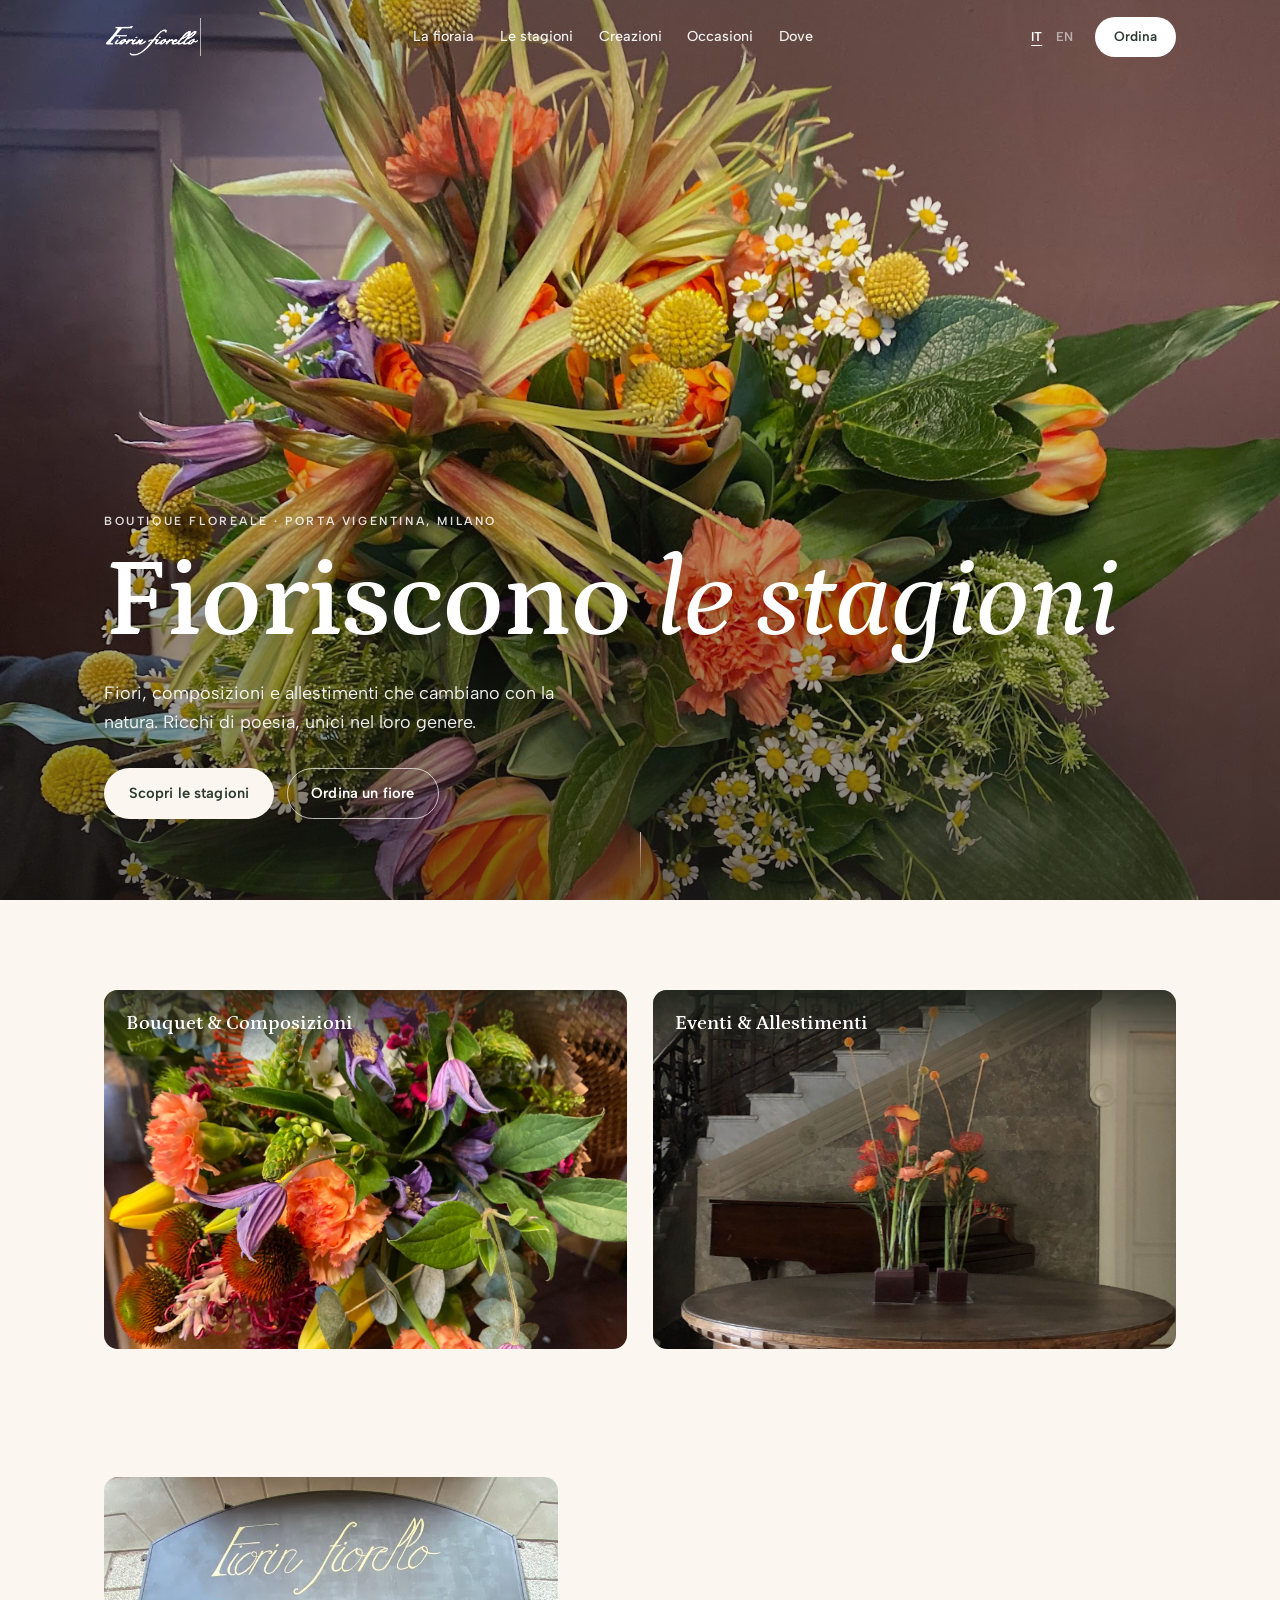
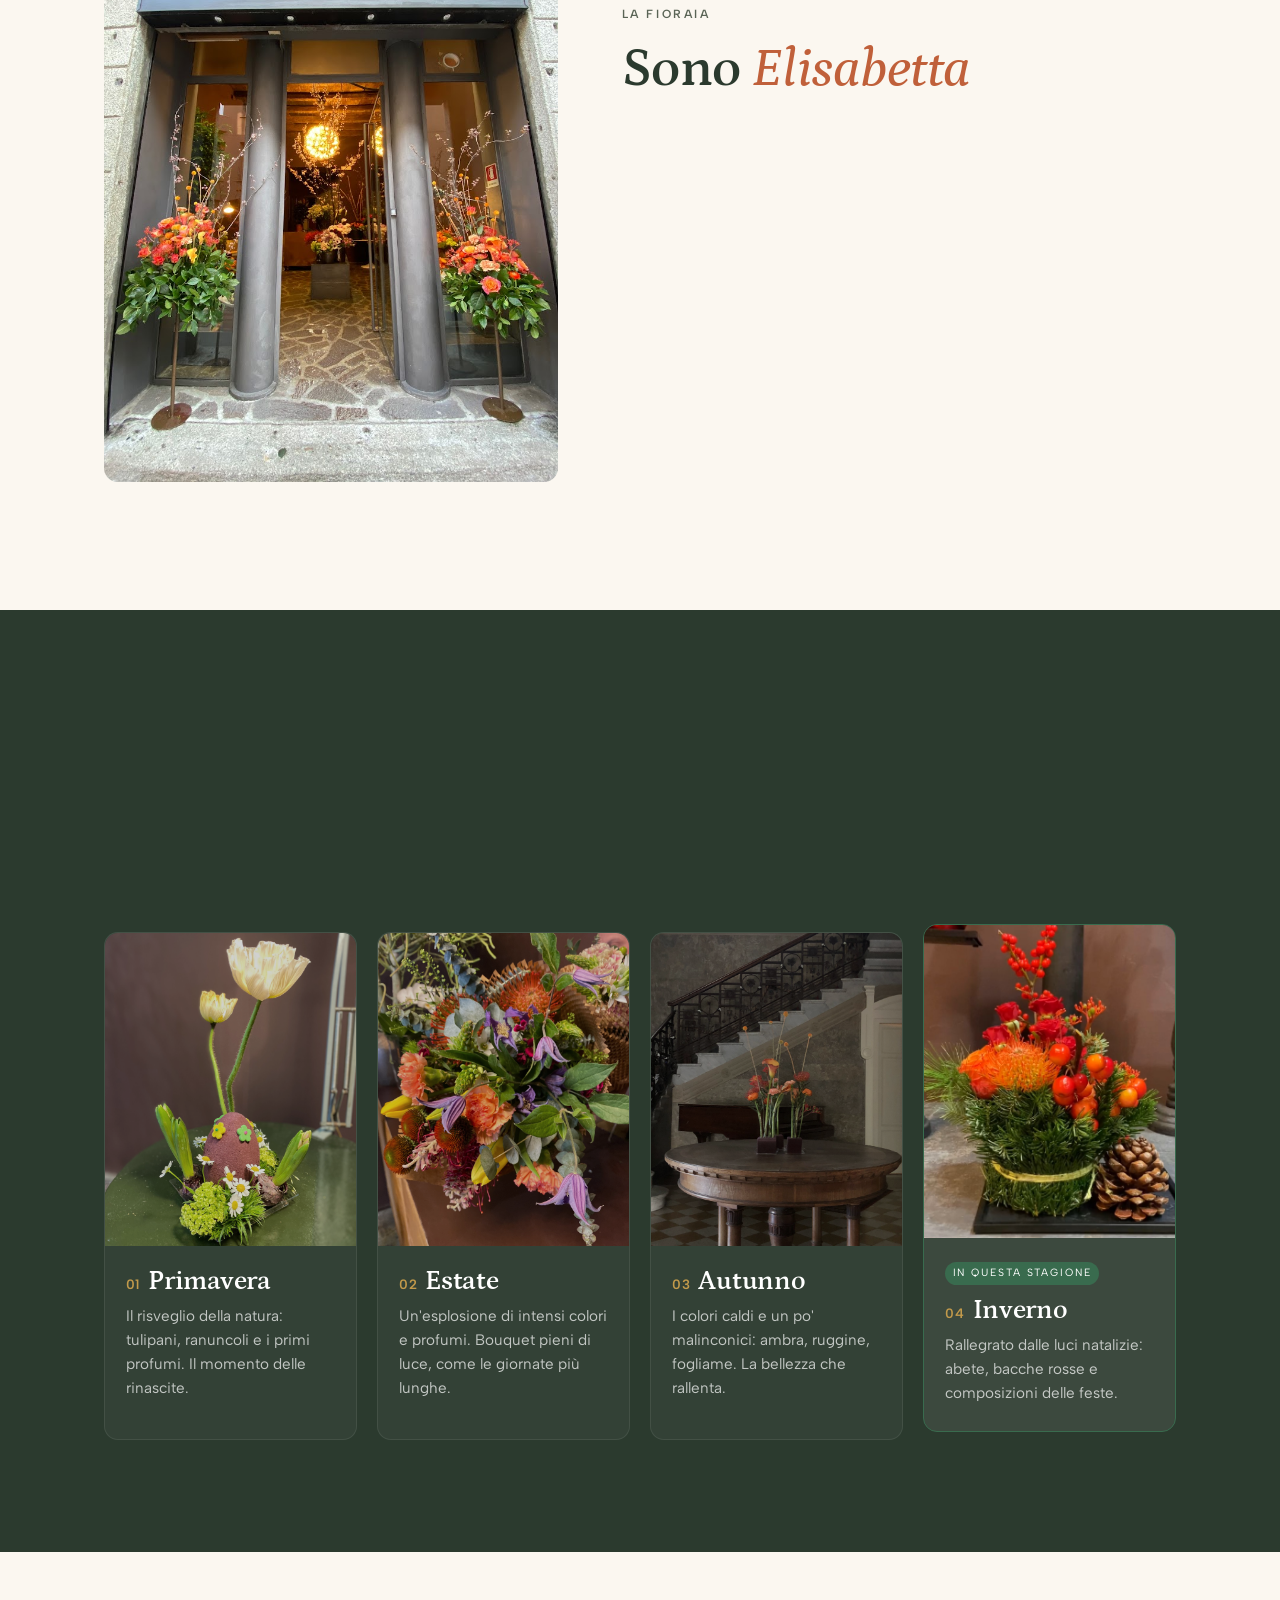
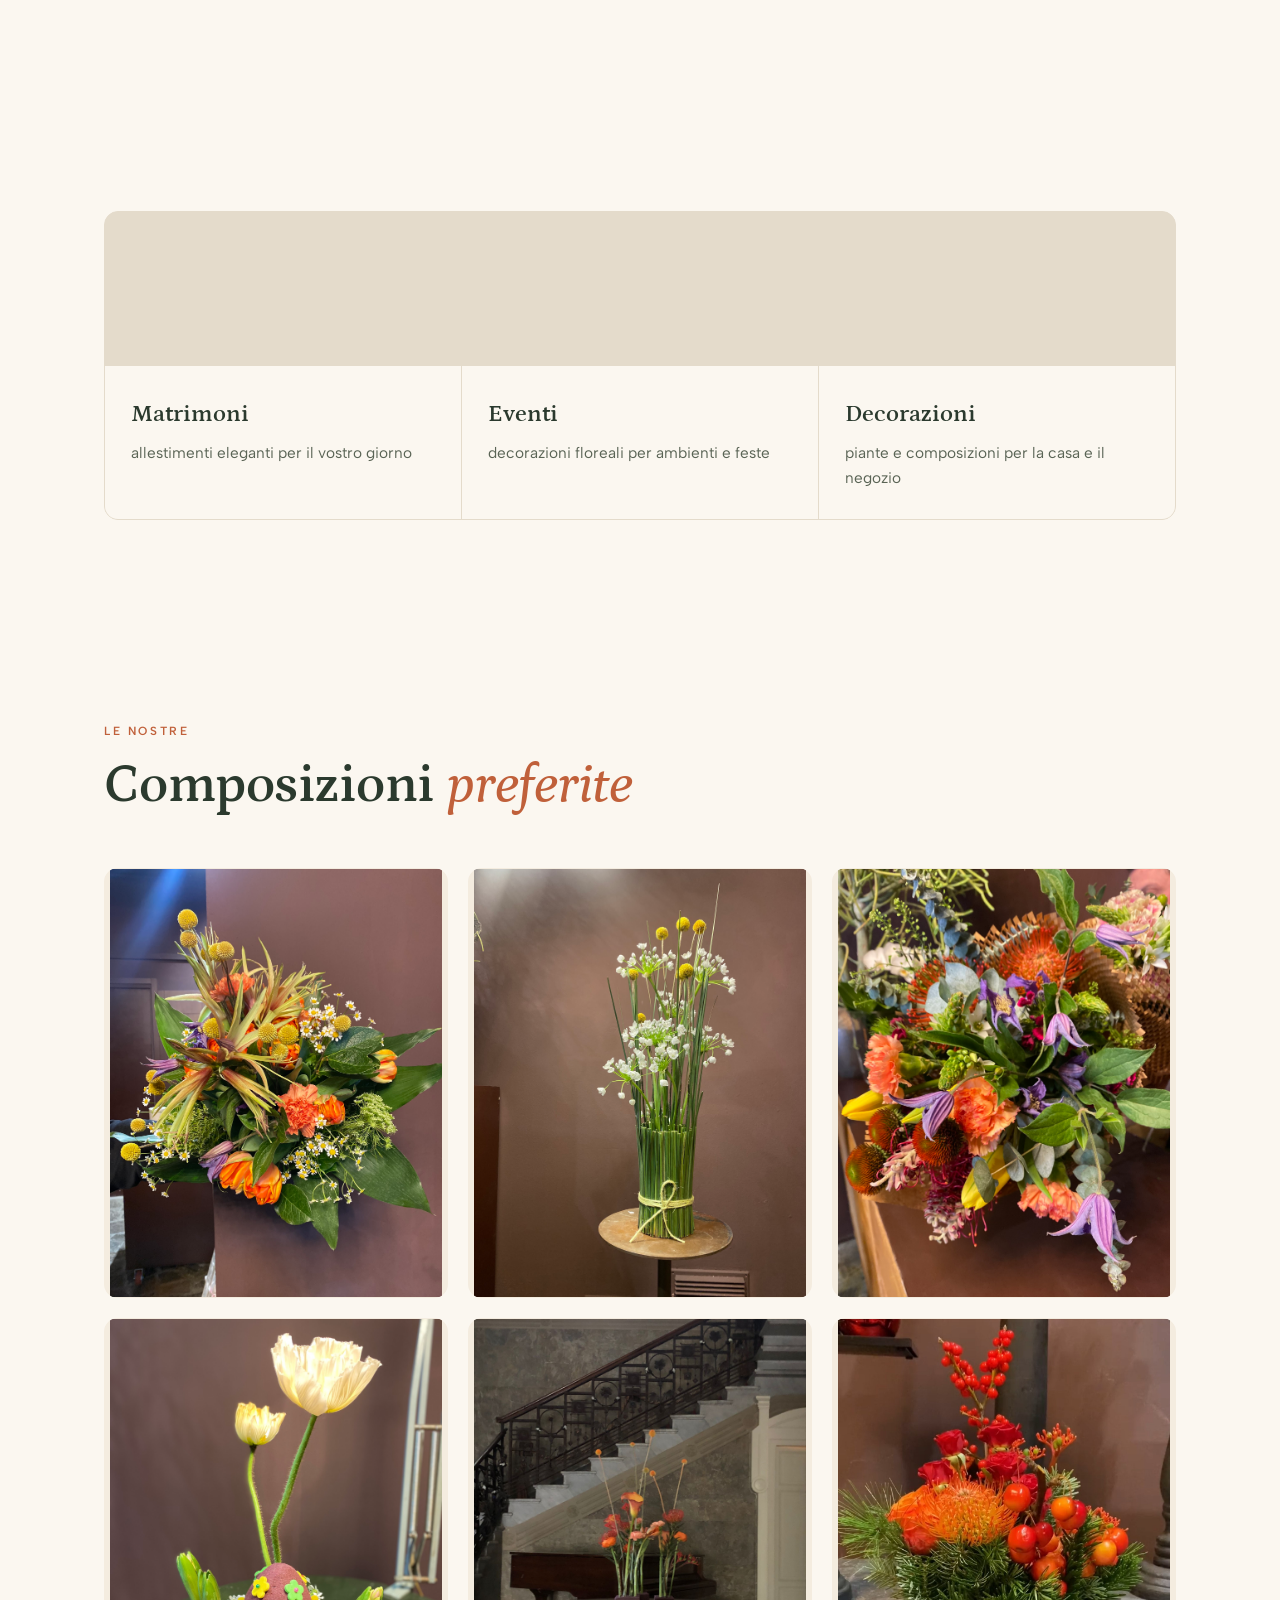
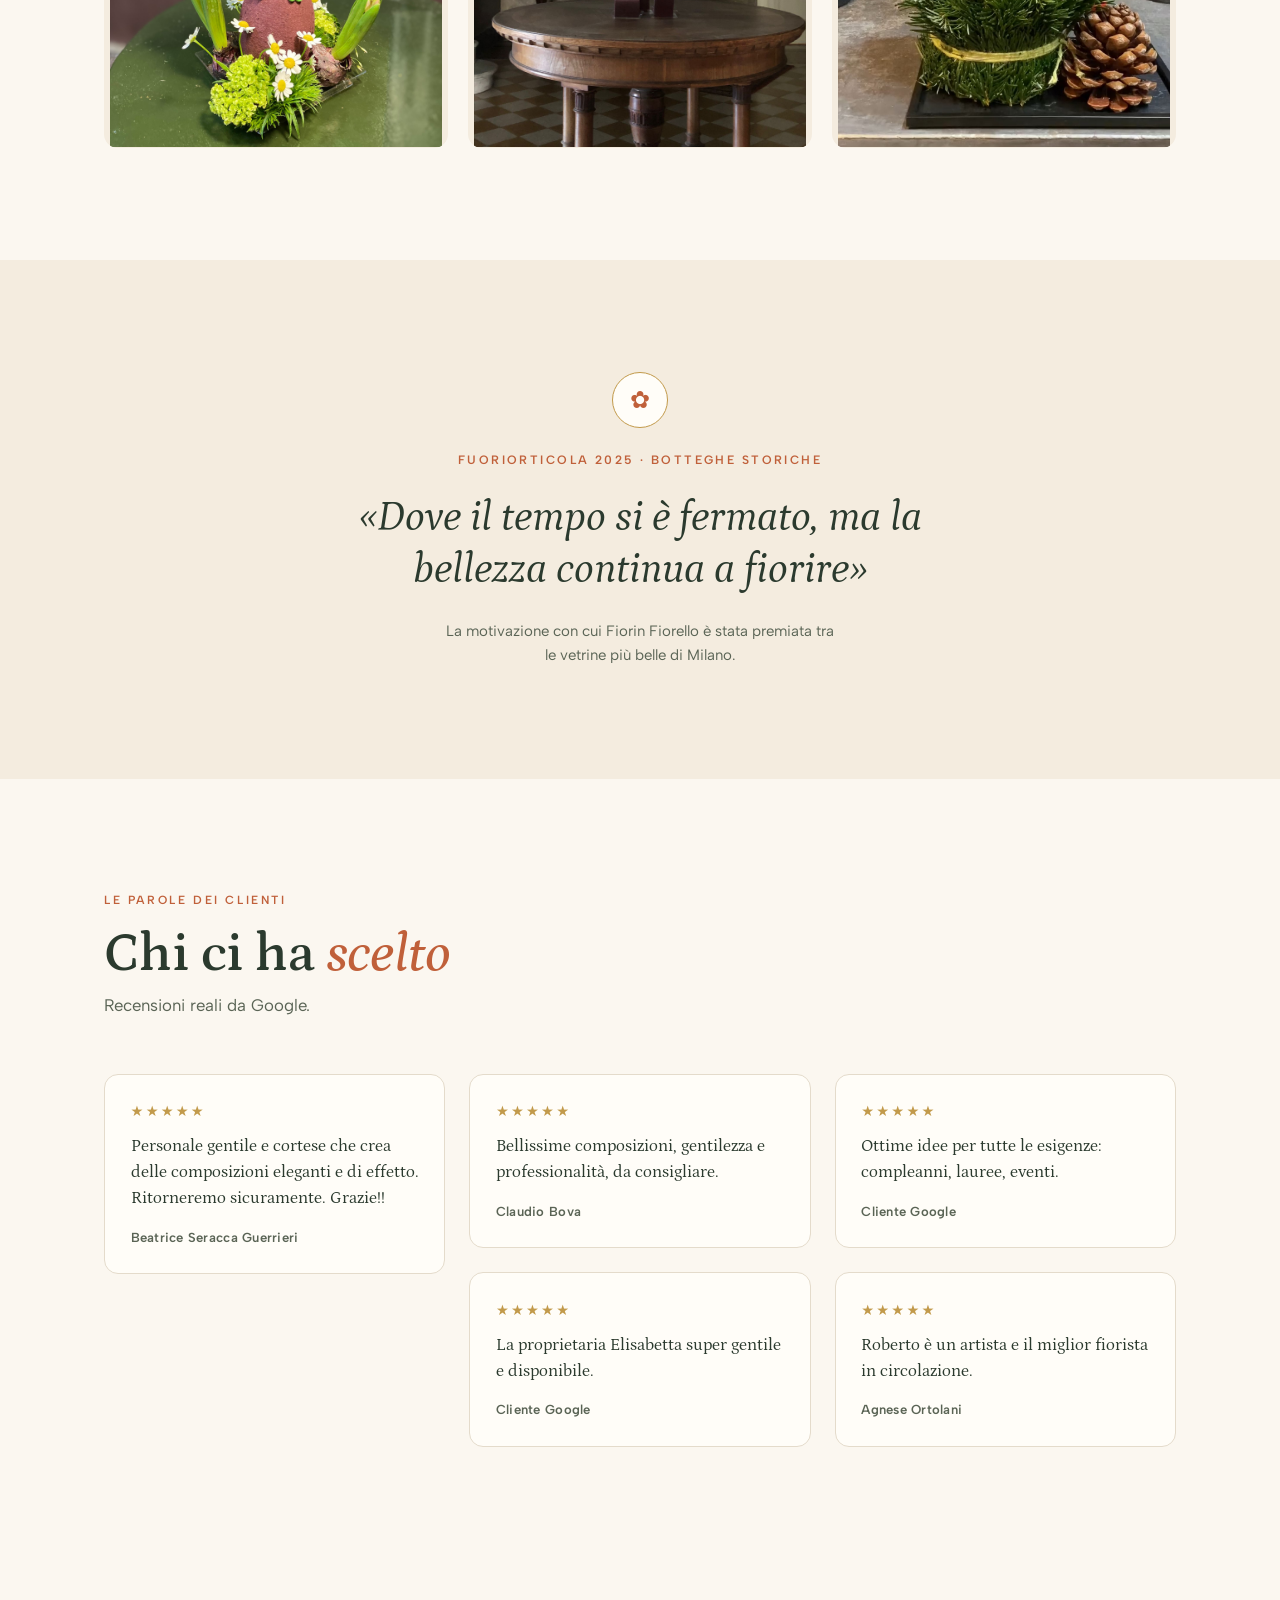
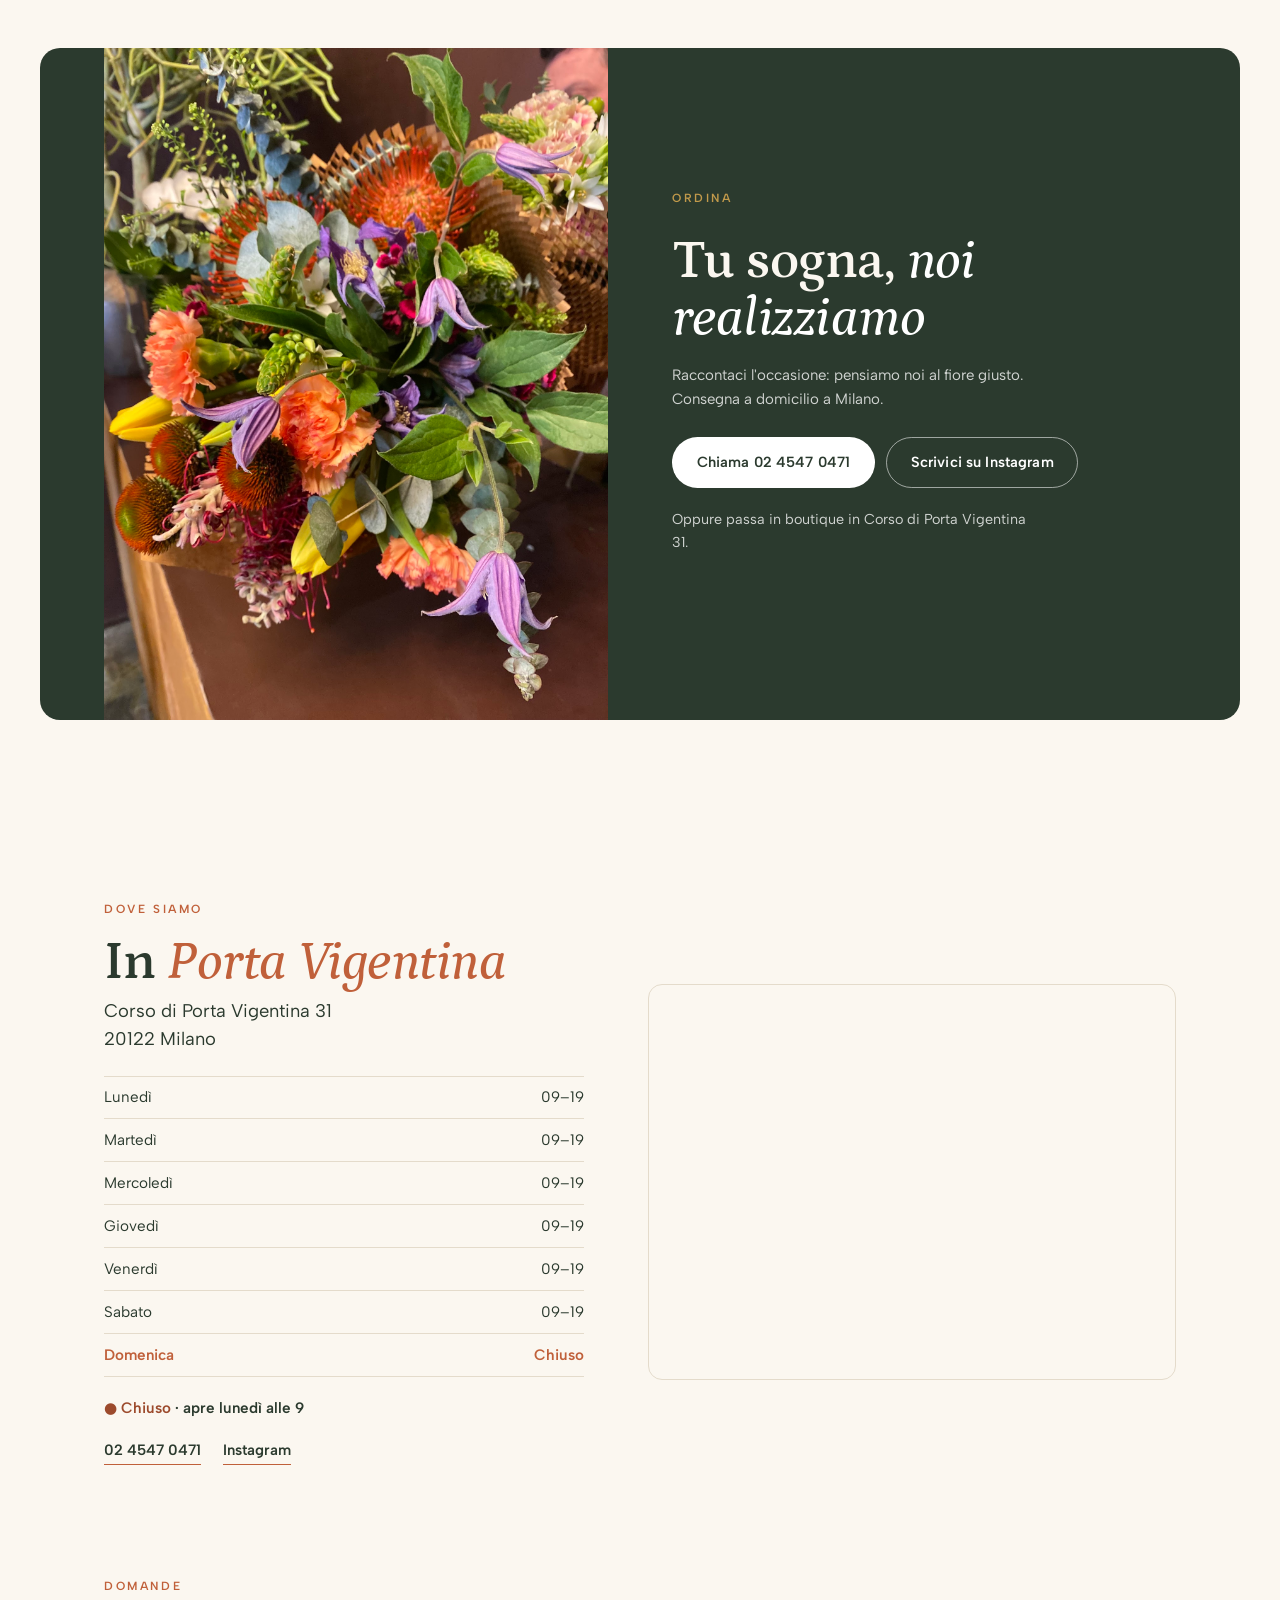
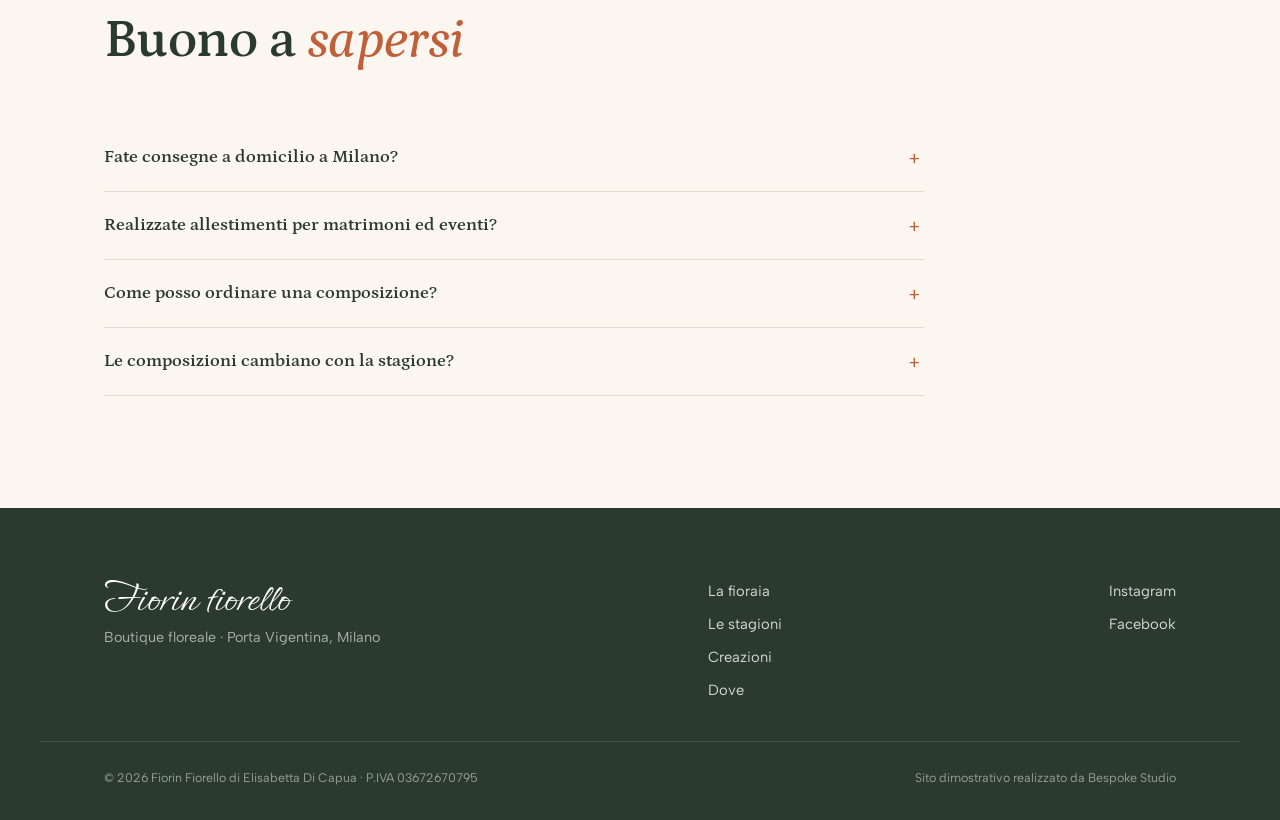
==== index.html @ 9a8bfe71 "Fiorin Fiorello — boutique floreale a Porta Vigentina, Milano Sito vetrina one-page (vanilla HTML/CS" ====
<!DOCTYPE html>
<html lang="it" class="no-js">
<head>
<meta charset="utf-8">
<meta name="viewport" content="width=device-width, initial-scale=1">
<title>Fiorin Fiorello — Boutique floreale a Porta Vigentina, Milano</title>
<meta name="description" content="Fiorin Fiorello di Elisabetta Di Capua: boutique di fiori a Porta Vigentina, Milano. Bouquet, composizioni, allestimenti ed eventi ispirati alle quattro stagioni. Premiata «Botteghe Storiche» a FuoriOrticola 2025.">
<link rel="canonical" href="https://rotenzark.github.io/fiorinfiorello/">
<meta property="og:type" content="website">
<meta property="og:title" content="Fiorin Fiorello — Boutique floreale a Porta Vigentina, Milano">
<meta property="og:description" content="Bouquet, composizioni e allestimenti ispirati alle quattro stagioni. La boutique di fiori di Elisabetta Di Capua, in Corso di Porta Vigentina 31.">
<meta property="og:image" content="https://rotenzark.github.io/fiorinfiorello/img/og-image.jpg">
<meta property="og:url" content="https://rotenzark.github.io/fiorinfiorello/">
<meta name="twitter:card" content="summary_large_image">
<meta name="theme-color" content="#2B3A2E">
<link rel="icon" href="img/favicon.svg" type="image/svg+xml">
<link rel="icon" href="img/favicon-32.png" sizes="32x32" type="image/png">
<link rel="apple-touch-icon" href="img/apple-touch-icon.png">
<link rel="preconnect" href="https://fonts.googleapis.com">
<link rel="preconnect" href="https://fonts.gstatic.com" crossorigin>
<link href="https://fonts.googleapis.com/css2?family=Petrona:ital,wght@0,400;0,500;0,600;0,700;1,400;1,500;1,600&family=Albert+Sans:wght@400;500;600&family=Ephesis&display=swap" rel="stylesheet">
<link rel="stylesheet" href="css/style.css?v=2">
<script>document.documentElement.className = document.documentElement.className.replace('no-js','js');</script>
<script type="application/ld+json">
{
  "@context": "https://schema.org",
  "@type": "Florist",
  "name": "Fiorin Fiorello",
  "description": "Boutique floreale a Porta Vigentina, Milano. Bouquet, composizioni, allestimenti ed eventi ispirati alle quattro stagioni.",
  "image": "https://rotenzark.github.io/fiorinfiorello/img/og-image.jpg",
  "url": "https://rotenzark.github.io/fiorinfiorello/",
  "telephone": "+390245470471",
  "founder": "Elisabetta Di Capua",
  "address": {
    "@type": "PostalAddress",
    "streetAddress": "Corso di Porta Vigentina 31",
    "postalCode": "20122",
    "addressLocality": "Milano",
    "addressCountry": "IT"
  },
  "geo": { "@type": "GeoCoordinates", "latitude": 45.4529589, "longitude": 9.196458 },
  "openingHoursSpecification": [{
    "@type": "OpeningHoursSpecification",
    "dayOfWeek": ["Monday","Tuesday","Wednesday","Thursday","Friday","Saturday"],
    "opens": "09:00", "closes": "19:00"
  }],
  "sameAs": [
    "https://www.instagram.com/fiorinfiorello_milano/",
    "https://www.facebook.com/people/Fiorin-Fiorello/",
    "https://fiorinfiorellomilano.wordpress.com/"
  ],
  "award": "FuoriOrticola 2025 — Botteghe Storiche"
}
</script>
<script type="application/ld+json">
{
  "@context": "https://schema.org",
  "@type": "FAQPage",
  "mainEntity": [
    { "@type": "Question", "name": "Fate consegne a domicilio a Milano?", "acceptedAnswer": { "@type": "Answer", "text": "Sì. Consegniamo bouquet e composizioni a domicilio a Milano. Contattaci per concordare zona e orario." } },
    { "@type": "Question", "name": "Realizzate allestimenti per matrimoni ed eventi?", "acceptedAnswer": { "@type": "Answer", "text": "Sì. Creiamo allestimenti floreali su misura per matrimoni, eventi e occasioni speciali, curati nei minimi dettagli." } },
    { "@type": "Question", "name": "Come posso ordinare una composizione?", "acceptedAnswer": { "@type": "Answer", "text": "Puoi chiamarci, scriverci su Instagram @fiorinfiorello_milano o passare in boutique in Corso di Porta Vigentina 31." } },
    { "@type": "Question", "name": "Dove siete e quali sono gli orari?", "acceptedAnswer": { "@type": "Answer", "text": "Siamo in Corso di Porta Vigentina 31, a Milano. Aperti da lunedì a sabato, dalle 9 alle 19. Domenica chiuso." } }
  ]
}
</script>
</head>
<body>

<!-- INTRO -->
<div class="intro" id="intro" aria-hidden="true">
  <div class="intro__mark">
    <span class="intro__word" data-i18n="intro.a">Fiorin</span>
    <span class="intro__word intro__word--it">fiorello</span>
  </div>
  <span class="intro__sub" data-i18n="intro.sub">le quattro stagioni, in fiore</span>
</div>

<!-- HEADER -->
<header class="site-head" id="head">
  <div class="wrap head__row">
    <a class="brand" href="#top" aria-label="Fiorin Fiorello — home">
      <img src="img/logo.png" width="336" height="132" alt="Fiorin Fiorello" class="brand__logo">
    </a>
    <nav class="nav" id="nav" aria-label="Principale">
      <a href="#fioraia" data-i18n="nav.about">La fioraia</a>
      <a href="#stagioni" data-i18n="nav.seasons">Le stagioni</a>
      <a href="#creazioni" data-i18n="nav.work">Creazioni</a>
      <a href="#occasioni" data-i18n="nav.occasions">Occasioni</a>
      <a href="#dove" data-i18n="nav.where">Dove</a>
    </nav>
    <div class="head__actions">
      <div class="lang" role="group" aria-label="Lingua / Language">
        <button type="button" class="lang__btn is-active" data-lang="it" aria-pressed="true">IT</button>
        <button type="button" class="lang__btn" data-lang="en" aria-pressed="false">EN</button>
      </div>
      <a class="btn btn--ink head__cta" href="#contatti" data-i18n="cta.order">Ordina</a>
      <button type="button" class="burger" id="burger" aria-label="Menu" aria-expanded="false" aria-controls="nav"><span></span><span></span></button>
    </div>
  </div>
</header>

<main id="top">

  <!-- HERO -->
  <section class="hero" id="hero">
    <div class="hero__media">
      <img src="img/maps-03.jpg" width="1600" height="2133" alt="Bouquet stagionale di Fiorin Fiorello" class="hero__img">
    </div>
    <div class="hero__inner">
      <p class="eyebrow eyebrow--light reveal" data-i18n="hero.eyebrow">Boutique floreale · Porta Vigentina, Milano</p>
      <h1 class="hero__title reveal">
        <span data-i18n="hero.t1">Fioriscono</span> <em data-i18n="hero.t2">le stagioni</em>
      </h1>
      <p class="hero__lead reveal" data-i18n="hero.lead">Fiori, composizioni e allestimenti che cambiano con la natura. Ricchi di poesia, unici nel loro genere.</p>
      <div class="hero__cta reveal">
        <a class="btn btn--light" href="#stagioni" data-i18n="hero.cta1">Scopri le stagioni</a>
        <a class="btn btn--ghost-light" href="#contatti" data-i18n="hero.cta2">Ordina un fiore</a>
      </div>
    </div>
    <span class="hero__scroll" aria-hidden="true"></span>
  </section>

  <!-- CARDS -->
  <section class="cards wrap" aria-label="Cosa facciamo">
    <a class="card reveal" href="#creazioni">
      <span class="card__cap"><span data-i18n="cards.1t">Bouquet & Composizioni</span></span>
      <span class="card__media"><img src="img/maps-06.jpg" width="1600" height="2133" alt="Bouquet colorato" loading="lazy"></span>
    </a>
    <a class="card reveal" href="#occasioni">
      <span class="card__cap"><span data-i18n="cards.2t">Eventi & Allestimenti</span></span>
      <span class="card__media"><img src="img/maps-04.jpg" width="1536" height="2048" alt="Allestimento floreale per evento" loading="lazy"></span>
    </a>
  </section>

  <!-- LA FIORAIA -->
  <section class="fioraia" id="fioraia">
    <div class="wrap fioraia__grid">
      <div class="fioraia__media reveal">
        <img src="img/wp-negozio.jpg" width="1680" height="2240" alt="La boutique Fiorin Fiorello in Corso di Porta Vigentina" loading="lazy">
      </div>
      <div class="fioraia__text">
        <p class="eyebrow reveal" data-i18n="about.eyebrow">La fioraia</p>
        <h2 class="reveal"><span data-i18n="about.t1">Sono</span> <em data-i18n="about.t2">Elisabetta</em></h2>
        <p class="reveal" data-i18n="about.p1">La mia boutique, ricca di poesia e di amore, nasce dal desiderio di lavorare con i fiori. Le mie creazioni, uniche nel loro genere, sono eleganti e raffinate, frutto di abbinamenti ricercati.</p>
        <p class="reveal" data-i18n="about.p2">Creativa ed entusiasta del mio lavoro, realizzo composizioni che si distinguono per la loro originalità e che rimangono nel ricordo di chi a me si affida.</p>
        <p class="signature reveal">Elisabetta Di Capua</p>
      </div>
    </div>
  </section>

  <!-- LE QUATTRO STAGIONI (firma) -->
  <section class="seasons" id="stagioni">
    <div class="wrap">
      <header class="sec-head reveal">
        <p class="eyebrow" data-i18n="seasons.eyebrow">Il nostro filo conduttore</p>
        <h2><span data-i18n="seasons.t1">Le quattro</span> <em data-i18n="seasons.t2">stagioni</em></h2>
        <p class="sec-head__lead" data-i18n="seasons.lead">Ogni stagione porta i suoi fiori, i suoi colori, il suo carattere. La boutique li segue, uno dopo l'altro.</p>
      </header>
    </div>
    <div class="seasons__track" id="seasonsTrack">
      <article class="season" data-season="primavera">
        <div class="season__media"><img src="img/maps-07.jpg" width="1600" height="2133" alt="Composizione di primavera" loading="lazy"></div>
        <div class="season__body">
          <span class="season__badge" data-i18n="season.now">In questa stagione</span>
          <h3><span class="season__n">01</span> <span data-i18n="season.spring">Primavera</span></h3>
          <p data-i18n="season.spring.d">Il risveglio della natura: tulipani, ranuncoli e i primi profumi. Il momento delle rinascite.</p>
        </div>
      </article>
      <article class="season" data-season="estate">
        <div class="season__media"><img src="img/maps-06.jpg" width="1600" height="2133" alt="Composizione d'estate" loading="lazy"></div>
        <div class="season__body">
          <span class="season__badge" data-i18n="season.now">In questa stagione</span>
          <h3><span class="season__n">02</span> <span data-i18n="season.summer">Estate</span></h3>
          <p data-i18n="season.summer.d">Un'esplosione di intensi colori e profumi. Bouquet pieni di luce, come le giornate più lunghe.</p>
        </div>
      </article>
      <article class="season" data-season="autunno">
        <div class="season__media"><img src="img/maps-04.jpg" width="1536" height="2048" alt="Composizione d'autunno" loading="lazy"></div>
        <div class="season__body">
          <span class="season__badge" data-i18n="season.now">In questa stagione</span>
          <h3><span class="season__n">03</span> <span data-i18n="season.autumn">Autunno</span></h3>
          <p data-i18n="season.autumn.d">I colori caldi e un po' malinconici: ambra, ruggine, fogliame. La bellezza che rallenta.</p>
        </div>
      </article>
      <article class="season" data-season="inverno">
        <div class="season__media"><img src="img/wp-natale.jpg" width="1128" height="2000" alt="Composizione d'inverno" loading="lazy"></div>
        <div class="season__body">
          <span class="season__badge" data-i18n="season.now">In questa stagione</span>
          <h3><span class="season__n">04</span> <span data-i18n="season.winter">Inverno</span></h3>
          <p data-i18n="season.winter.d">Rallegrato dalle luci natalizie: abete, bacche rosse e composizioni delle feste.</p>
        </div>
      </article>
    </div>
  </section>

  <!-- OCCASIONI -->
  <section class="occasions" id="occasioni">
    <div class="wrap">
      <header class="sec-head reveal">
        <p class="eyebrow" data-i18n="occ.eyebrow">Per ogni occasione</p>
        <h2><span data-i18n="occ.t1">Un fiore per</span> <em data-i18n="occ.t2">ogni momento</em></h2>
      </header>
      <ul class="occasions__list">
        <li class="reveal"><span class="occasions__n" data-i18n="occ.n1">Bouquet</span><span data-i18n="occ.i1">per un pensiero, una dedica, un «ti voglio bene»</span></li>
        <li class="reveal"><span class="occasions__n" data-i18n="occ.n2">Compleanni</span><span data-i18n="occ.i2">composizioni su misura per festeggiare</span></li>
        <li class="reveal"><span class="occasions__n" data-i18n="occ.n3">Lauree</span><span data-i18n="occ.i3">il fiore giusto per un grande traguardo</span></li>
        <li class="reveal"><span class="occasions__n" data-i18n="occ.n4">Matrimoni</span><span data-i18n="occ.i4">allestimenti eleganti per il vostro giorno</span></li>
        <li class="reveal"><span class="occasions__n" data-i18n="occ.n5">Eventi</span><span data-i18n="occ.i5">decorazioni floreali per ambienti e feste</span></li>
        <li class="reveal"><span class="occasions__n" data-i18n="occ.n6">Decorazioni</span><span data-i18n="occ.i6">piante e composizioni per la casa e il negozio</span></li>
      </ul>
    </div>
  </section>

  <!-- GALLERY -->
  <section class="gallery" id="creazioni">
    <div class="wrap">
      <header class="sec-head reveal">
        <p class="eyebrow" data-i18n="gal.eyebrow">Le nostre</p>
        <h2><span data-i18n="gal.t1">Composizioni</span> <em data-i18n="gal.t2">preferite</em></h2>
      </header>
    </div>
    <div class="gallery__grid wrap">
      <button class="shot reveal" data-full="img/maps-03.jpg" aria-label="Ingrandisci"><img src="img/maps-03.jpg" width="1600" height="2133" alt="Bouquet arancio e viola" loading="lazy"></button>
      <button class="shot reveal" data-full="img/maps-05.jpg" aria-label="Ingrandisci"><img src="img/maps-05.jpg" width="1600" height="2133" alt="Composizione minimale bianca e verde" loading="lazy"></button>
      <button class="shot reveal" data-full="img/maps-06.jpg" aria-label="Ingrandisci"><img src="img/maps-06.jpg" width="1600" height="2133" alt="Bouquet colorato di stagione" loading="lazy"></button>
      <button class="shot reveal" data-full="img/maps-07.jpg" aria-label="Ingrandisci"><img src="img/maps-07.jpg" width="1600" height="2133" alt="Composizione di primavera" loading="lazy"></button>
      <button class="shot reveal" data-full="img/maps-04.jpg" aria-label="Ingrandisci"><img src="img/maps-04.jpg" width="1536" height="2048" alt="Allestimento floreale in un palazzo" loading="lazy"></button>
      <button class="shot reveal" data-full="img/wp-natale.jpg" aria-label="Ingrandisci"><img src="img/wp-natale.jpg" width="1128" height="2000" alt="Composizione natalizia" loading="lazy"></button>
    </div>
  </section>

  <!-- PREMIO -->
  <section class="award" id="premio">
    <div class="wrap award__inner reveal">
      <span class="award__seal" aria-hidden="true">✿</span>
      <p class="award__kicker" data-i18n="award.kicker">FuoriOrticola 2025 · Botteghe Storiche</p>
      <blockquote class="award__quote">«<span data-i18n="award.quote">Dove il tempo si è fermato, ma la bellezza continua a fiorire</span>»</blockquote>
      <p class="award__note" data-i18n="award.note">La motivazione con cui Fiorin Fiorello è stata premiata tra le vetrine più belle di Milano.</p>
    </div>
  </section>

  <!-- RECENSIONI -->
  <section class="reviews" id="recensioni">
    <div class="wrap">
      <header class="sec-head reveal">
        <p class="eyebrow" data-i18n="rev.eyebrow">Le parole dei clienti</p>
        <h2><span data-i18n="rev.t1">Chi ci ha</span> <em data-i18n="rev.t2">scelto</em></h2>
        <p class="sec-head__lead" data-i18n="rev.lead">Recensioni reali da Google.</p>
      </header>
      <div class="reviews__grid">
        <figure class="review reveal">
          <div class="review__stars" aria-label="5 su 5">★★★★★</div>
          <blockquote data-i18n="rev.q1">Personale gentile e cortese che crea delle composizioni eleganti e di effetto. Ritorneremo sicuramente. Grazie!!</blockquote>
          <figcaption>Beatrice Seracca Guerrieri</figcaption>
        </figure>
        <figure class="review reveal">
          <div class="review__stars" aria-label="5 su 5">★★★★★</div>
          <blockquote data-i18n="rev.q2">Bellissime composizioni, gentilezza e professionalità, da consigliare.</blockquote>
          <figcaption>Claudio Bova</figcaption>
        </figure>
        <figure class="review reveal">
          <div class="review__stars" aria-label="5 su 5">★★★★★</div>
          <blockquote data-i18n="rev.q3">La proprietaria Elisabetta super gentile e disponibile.</blockquote>
          <figcaption>Cliente Google</figcaption>
        </figure>
        <figure class="review reveal">
          <div class="review__stars" aria-label="5 su 5">★★★★★</div>
          <blockquote data-i18n="rev.q4">Ottime idee per tutte le esigenze: compleanni, lauree, eventi.</blockquote>
          <figcaption>Cliente Google</figcaption>
        </figure>
        <figure class="review reveal">
          <div class="review__stars" aria-label="5 su 5">★★★★★</div>
          <blockquote data-i18n="rev.q5">Roberto è un artista e il miglior fiorista in circolazione.</blockquote>
          <figcaption>Agnese Ortolani</figcaption>
        </figure>
      </div>
    </div>
  </section>

  <!-- CTA + CONTATTI -->
  <section class="contact" id="contatti">
    <div class="wrap contact__grid">
      <div class="contact__media reveal">
        <img src="img/maps-06.jpg" width="1600" height="2133" alt="Bouquet di Fiorin Fiorello" loading="lazy">
      </div>
      <div class="contact__text">
        <p class="eyebrow reveal" data-i18n="contact.eyebrow">Ordina</p>
        <h2 class="reveal"><span data-i18n="contact.t1">Tu sogna,</span> <em data-i18n="contact.t2">noi realizziamo</em></h2>
        <p class="reveal" data-i18n="contact.lead">Raccontaci l'occasione: pensiamo noi al fiore giusto. Consegna a domicilio a Milano.</p>
        <div class="contact__btns reveal">
          <a class="btn btn--ink" href="tel:+390245470471" data-i18n="contact.call">Chiama 02 4547 0471</a>
          <a class="btn btn--ghost" href="https://www.instagram.com/fiorinfiorello_milano/" target="_blank" rel="noopener" data-i18n="contact.ig">Scrivici su Instagram</a>
        </div>
        <p class="contact__mini reveal"><span data-i18n="contact.mini">Oppure passa in boutique in Corso di Porta Vigentina 31.</span></p>
      </div>
    </div>
  </section>

  <!-- DOVE -->
  <section class="where" id="dove">
    <div class="wrap where__grid">
      <div class="where__info">
        <p class="eyebrow reveal" data-i18n="where.eyebrow">Dove siamo</p>
        <h2 class="reveal"><span data-i18n="where.t1">In</span> <em data-i18n="where.t2">Porta Vigentina</em></h2>
        <address class="where__addr reveal">
          Corso di Porta Vigentina 31<br>20122 Milano
        </address>
        <ul class="hours reveal" id="hours" aria-label="Orari di apertura">
          <li data-day="1"><span data-i18n="day.mon">Lunedì</span><span>09–19</span></li>
          <li data-day="2"><span data-i18n="day.tue">Martedì</span><span>09–19</span></li>
          <li data-day="3"><span data-i18n="day.wed">Mercoledì</span><span>09–19</span></li>
          <li data-day="4"><span data-i18n="day.thu">Giovedì</span><span>09–19</span></li>
          <li data-day="5"><span data-i18n="day.fri">Venerdì</span><span>09–19</span></li>
          <li data-day="6"><span data-i18n="day.sat">Sabato</span><span>09–19</span></li>
          <li data-day="0"><span data-i18n="day.sun">Domenica</span><span data-i18n="closed">Chiuso</span></li>
        </ul>
        <p class="where__status reveal" id="status" aria-live="polite"></p>
        <div class="where__links reveal">
          <a href="tel:+390245470471">02 4547 0471</a>
          <a href="https://www.instagram.com/fiorinfiorello_milano/" target="_blank" rel="noopener">Instagram</a>
        </div>
      </div>
      <div class="where__map reveal">
        <iframe title="Mappa Fiorin Fiorello" src="https://www.google.com/maps?q=Corso%20di%20Porta%20Vigentina%2031%20Milano&output=embed" loading="lazy" referrerpolicy="no-referrer-when-downgrade"></iframe>
      </div>
    </div>
  </section>

  <!-- FAQ -->
  <section class="faq" id="faq">
    <div class="wrap">
      <header class="sec-head reveal">
        <p class="eyebrow" data-i18n="faq.eyebrow">Domande</p>
        <h2><span data-i18n="faq.t1">Buono a</span> <em data-i18n="faq.t2">sapersi</em></h2>
      </header>
      <div class="faq__list">
        <details class="faq__item reveal"><summary data-i18n="faq.q1">Fate consegne a domicilio a Milano?</summary><p data-i18n="faq.a1">Sì, consegniamo bouquet e composizioni a domicilio a Milano. Contattaci per concordare zona e orario.</p></details>
        <details class="faq__item reveal"><summary data-i18n="faq.q2">Realizzate allestimenti per matrimoni ed eventi?</summary><p data-i18n="faq.a2">Sì, creiamo allestimenti su misura per matrimoni, eventi e occasioni speciali, curati nei minimi dettagli.</p></details>
        <details class="faq__item reveal"><summary data-i18n="faq.q3">Come posso ordinare una composizione?</summary><p data-i18n="faq.a3">Puoi chiamarci, scriverci su Instagram @fiorinfiorello_milano o passare in boutique in Corso di Porta Vigentina 31.</p></details>
        <details class="faq__item reveal"><summary data-i18n="faq.q4">Le composizioni cambiano con la stagione?</summary><p data-i18n="faq.a4">Sì. Ci lasciamo ispirare dai fiori del momento: ogni stagione porta colori e profumi diversi.</p></details>
      </div>
    </div>
  </section>
</main>

<!-- FOOTER -->
<footer class="site-foot">
  <div class="wrap foot__row">
    <div class="foot__brand">
      <span class="foot__mark">Fiorin fiorello</span>
      <p data-i18n="foot.tag">Boutique floreale · Porta Vigentina, Milano</p>
    </div>
    <nav class="foot__nav" aria-label="Footer">
      <a href="#fioraia" data-i18n="nav.about">La fioraia</a>
      <a href="#stagioni" data-i18n="nav.seasons">Le stagioni</a>
      <a href="#creazioni" data-i18n="nav.work">Creazioni</a>
      <a href="#dove" data-i18n="nav.where">Dove</a>
    </nav>
    <div class="foot__social">
      <a href="https://www.instagram.com/fiorinfiorello_milano/" target="_blank" rel="noopener">Instagram</a>
      <a href="https://www.facebook.com/people/Fiorin-Fiorello/" target="_blank" rel="noopener">Facebook</a>
    </div>
  </div>
  <div class="wrap foot__legal">
    <span>© <span id="year">2026</span> Fiorin Fiorello di Elisabetta Di Capua · P.IVA 03672670795</span>
    <span class="foot__demo" data-i18n="foot.demo">Sito dimostrativo realizzato da Bespoke Studio</span>
  </div>
</footer>

<!-- ACTION BAR (mobile) -->
<div class="actionbar" aria-hidden="false">
  <a href="tel:+390245470471" data-i18n="ab.call">Chiama</a>
  <a href="#dove" data-i18n="ab.where">Dove siamo</a>
  <a class="actionbar__cta" href="https://www.instagram.com/fiorinfiorello_milano/" target="_blank" rel="noopener" data-i18n="ab.ig">Instagram</a>
</div>

<!-- LIGHTBOX -->
<div class="lightbox" id="lightbox" aria-hidden="true" role="dialog" aria-modal="true" aria-label="Foto ingrandita">
  <button class="lightbox__close" id="lbClose" aria-label="Chiudi">×</button>
  <img id="lbImg" src="" alt="">
</div>

<script src="js/main.js?v=1"></script>
</body>
</html>
---- css/style.css ----
/* ============================================================
   Fiorin Fiorello — boutique floreale · Porta Vigentina, Milano
   Concept: "Le quattro stagioni in fiore"
   Type: Petrona (serif+italic device) · Albert Sans (UI) · Ephesis (wordmark)
   ============================================================ */

*,*::before,*::after{box-sizing:border-box}
html{-webkit-text-size-adjust:100%}
body{margin:0}
img{max-width:100%;height:auto;display:block}
button{font:inherit;color:inherit;cursor:pointer;background:none;border:0}
a{color:inherit;text-decoration:none}
h1,h2,h3,p,figure,blockquote,ul,address{margin:0}
ul{list-style:none;padding:0}
address{font-style:normal}
:focus-visible{outline:2px solid var(--accent);outline-offset:3px}

:root{
  --cream:#FBF7F0;
  --cream-2:#F4ECDF;
  --paper:#FFFDF8;
  --ink:#2B3A2E;
  --ink-soft:#5A6455;
  --line:#E4DBCB;
  --accent:#C0603A;        /* terracotta-corallo (brand, tutto l'anno) */
  --accent-deep:#9C4A2C;
  --gold:#C29A4B;
  /* stagioni */
  --s-primavera:#D98BA0;
  --s-estate:#E0653F;
  --s-autunno:#B96C34;
  --s-inverno:#396B4E;

  --serif:'Petrona',Georgia,serif;
  --sans:'Albert Sans',system-ui,-apple-system,Segoe UI,Roboto,sans-serif;
  --script:'Ephesis',cursive;

  --wrap:1200px;
  --gutter:clamp(20px,5vw,64px);
  --r:14px;
  --ease:cubic-bezier(.22,.61,.36,1);
}

body{
  font-family:var(--sans);
  color:var(--ink);
  background:var(--cream);
  line-height:1.6;
  font-size:clamp(15px,1.05vw,17px);
  -webkit-font-smoothing:antialiased;
}

/* ---------- helpers ---------- */
.wrap{width:100%;max-width:var(--wrap);margin-inline:auto;padding-inline:var(--gutter)}

h1,h2,h3{font-family:var(--serif);font-weight:600;line-height:1.05;letter-spacing:-.01em}
h2{font-size:clamp(2rem,5.2vw,3.4rem)}
h3{font-size:clamp(1.3rem,2.4vw,1.7rem)}
em{font-style:italic;font-weight:500}
h1 em,h2 em,h3 em{color:var(--accent)}

.eyebrow{
  font-family:var(--sans);font-size:.74rem;font-weight:600;
  letter-spacing:.22em;text-transform:uppercase;color:var(--accent);
  margin-bottom:1rem;
}
.eyebrow--light{color:rgba(255,255,255,.85)}

.sec-head{max-width:720px;margin-bottom:clamp(2rem,5vw,3.4rem)}
.sec-head h2{margin-bottom:.6rem}
.sec-head__lead{color:var(--ink-soft);font-size:1.05rem}

.btn{
  display:inline-flex;align-items:center;justify-content:center;
  font-family:var(--sans);font-weight:600;font-size:.92rem;letter-spacing:.01em;
  padding:.85em 1.6em;border-radius:999px;transition:transform .3s var(--ease),background .3s,color .3s,border-color .3s;
  border:1.5px solid transparent;white-space:nowrap;
}
.btn:hover{transform:translateY(-2px)}
.btn--ink{background:var(--ink);color:var(--cream)}
.btn--ink:hover{background:#1f2b22}
.btn--light{background:var(--cream);color:var(--ink)}
.btn--ghost{border-color:var(--ink);color:var(--ink)}
.btn--ghost:hover{background:var(--ink);color:var(--cream)}
.btn--ghost-light{border-color:rgba(255,255,255,.7);color:#fff}
.btn--ghost-light:hover{background:rgba(255,255,255,.14)}

/* reveal */
.reveal{opacity:0;transform:translateY(22px);transition:opacity .8s var(--ease),transform .8s var(--ease)}
.js .reveal.is-visible,.reveal.is-visible{opacity:1;transform:none}
.no-js .reveal{opacity:1;transform:none}

/* ============================================================ INTRO */
.intro{
  position:fixed;inset:0;z-index:200;display:flex;flex-direction:column;
  align-items:center;justify-content:center;gap:1rem;
  background:var(--ink);color:var(--cream);
  transition:opacity .7s ease,visibility .7s ease;
}
.intro.is-done{opacity:0;visibility:hidden;pointer-events:none}
.intro__mark{font-family:var(--script);font-size:clamp(3.2rem,11vw,6rem);line-height:.9;display:flex;gap:.25em}
.intro__word{opacity:0;transform:translateY(14px);animation:introUp .9s var(--ease) forwards}
.intro__word--it{animation-delay:.18s}
.intro__sub{font-family:var(--sans);letter-spacing:.28em;text-transform:uppercase;font-size:.72rem;opacity:0;animation:introUp .9s var(--ease) .4s forwards;color:rgba(255,255,255,.7)}
@keyframes introUp{to{opacity:1;transform:none}}

/* ============================================================ HEADER */
.site-head{
  position:fixed;top:0;left:0;right:0;z-index:100;
  transition:background .4s var(--ease),box-shadow .4s,border-color .4s;
  border-bottom:1px solid transparent;
}
.site-head.is-scrolled{background:rgba(251,247,240,.92);backdrop-filter:blur(10px);border-color:var(--line)}
.head__row{display:flex;align-items:center;justify-content:space-between;gap:1rem;min-height:74px}
.brand__logo{height:38px;width:auto;transition:filter .4s}
/* logo scuro: sopra l'hero (head trasparente) lo schiariamo */
.site-head:not(.is-scrolled) .brand__logo{filter:brightness(0) invert(1)}
.nav{display:flex;gap:1.6rem}
.nav a{font-size:.9rem;font-weight:500;color:var(--ink);opacity:.85;transition:opacity .25s,color .25s}
.site-head:not(.is-scrolled) .nav a{color:#fff;opacity:.92}
.nav a:hover{opacity:1;color:var(--accent)}
.site-head:not(.is-scrolled) .nav a:hover{color:#fff}
.head__actions{display:flex;align-items:center;gap:1rem}
.lang{display:flex;gap:.15rem;font-size:.8rem}
.lang__btn{padding:.2em .45em;border-radius:6px;font-weight:600;opacity:.55;transition:opacity .2s,color .2s}
.lang__btn.is-active{opacity:1;color:var(--accent)}
.site-head:not(.is-scrolled) .lang__btn{color:#fff}
.site-head:not(.is-scrolled) .lang__btn.is-active{opacity:1;text-decoration:underline;text-underline-offset:4px}
.head__cta{padding:.6em 1.3em;font-size:.85rem}
.site-head:not(.is-scrolled) .head__cta{background:#fff;color:var(--ink)}
.burger{display:none;flex-direction:column;gap:5px;padding:8px;position:relative;z-index:120}
.burger span{width:24px;height:2px;background:var(--ink);transition:transform .3s,opacity .3s}
.site-head:not(.is-scrolled) .burger span{background:#fff}

/* ============================================================ HERO */
.hero{position:relative;min-height:100vh;min-height:100svh;display:flex;align-items:flex-end;color:#fff;overflow:hidden}
.hero__media{position:absolute;inset:0;z-index:-2}
.hero__img{width:100%;height:100%;object-fit:cover;object-position:50% 42%}
.hero::after{content:"";position:absolute;inset:0;z-index:-1;
  background:linear-gradient(180deg,rgba(30,24,20,.28) 0%,rgba(30,24,20,.05) 32%,rgba(28,22,18,.62) 100%)}
.hero__inner{width:100%;max-width:var(--wrap);margin-inline:auto;padding:0 var(--gutter) clamp(4rem,9vh,7rem)}
.hero__title{font-size:clamp(3rem,9vw,7rem);line-height:.98;max-width:14ch;text-shadow:0 2px 30px rgba(0,0,0,.25)}
.hero__title em{color:#fff}
.hero__lead{max-width:44ch;margin:1.4rem 0 2rem;font-size:1.12rem;color:rgba(255,255,255,.92)}
.hero__cta{display:flex;gap:.8rem;flex-wrap:wrap}
.hero__scroll{position:absolute;left:50%;bottom:22px;width:1px;height:46px;background:linear-gradient(rgba(255,255,255,.7),transparent);animation:scrollPulse 2.4s ease-in-out infinite}
@keyframes scrollPulse{0%,100%{opacity:.3;transform:scaleY(.6)}50%{opacity:1;transform:scaleY(1)}}

/* ============================================================ CARDS */
.cards{display:grid;grid-template-columns:1fr 1fr;gap:clamp(14px,2vw,26px);margin-top:clamp(3rem,7vw,6rem)}
.card{position:relative;display:block;border-radius:var(--r);overflow:hidden;aspect-ratio:16/11;background:var(--cream-2)}
.card__cap{position:absolute;top:0;left:0;right:0;z-index:2;padding:1.1rem 1.4rem;
  background:linear-gradient(180deg,rgba(28,34,26,.78),transparent);color:#fff;
  font-family:var(--serif);font-size:1.25rem;font-weight:600}
.card__media{position:absolute;inset:0}
.card__media img{width:100%;height:100%;object-fit:cover;transition:transform .9s var(--ease)}
.card:hover .card__media img{transform:scale(1.05)}

/* ============================================================ FIORAIA */
.fioraia{padding:clamp(4rem,10vw,8rem) 0}
.fioraia__grid{display:grid;grid-template-columns:.9fr 1.1fr;gap:clamp(2rem,5vw,5rem);align-items:center}
.fioraia__media{border-radius:var(--r);overflow:hidden;aspect-ratio:3/4}
.fioraia__media img{width:100%;height:100%;object-fit:cover}
.fioraia__text h2{margin-bottom:1.4rem}
.fioraia__text p{color:var(--ink-soft);margin-bottom:1.1rem;max-width:52ch}
.signature{font-family:var(--script);font-size:2rem;color:var(--accent);line-height:1;margin-top:1.4rem!important}

/* ============================================================ SEASONS (firma) */
.seasons{padding:clamp(4rem,9vw,7rem) 0;background:var(--ink);color:var(--cream);position:relative}
.seasons .eyebrow{color:var(--gold)}
.seasons h2 em{color:#fff}
.seasons .sec-head__lead{color:rgba(255,255,255,.72)}
.seasons__track{display:grid;grid-template-columns:repeat(4,1fr);gap:clamp(14px,1.6vw,22px);padding-inline:var(--gutter);max-width:var(--wrap);margin-inline:auto}
.season{border-radius:var(--r);overflow:hidden;background:rgba(255,255,255,.04);border:1px solid rgba(255,255,255,.08);
  display:flex;flex-direction:column;transition:transform .5s var(--ease),border-color .5s,background .5s}
.season__media{aspect-ratio:4/5;overflow:hidden;position:relative}
.season__media img{width:100%;height:100%;object-fit:cover;filter:saturate(.9) brightness(.82);transition:filter .6s,transform .8s var(--ease)}
.season__body{padding:1.3rem 1.3rem 1.6rem}
.season__badge{display:none;font-family:var(--sans);font-size:.66rem;letter-spacing:.18em;text-transform:uppercase;
  color:var(--ink);background:var(--gold);padding:.3em .7em;border-radius:999px;margin-bottom:.7rem;width:max-content}
.season h3{display:flex;align-items:baseline;gap:.5rem;color:#fff;margin-bottom:.5rem}
.season__n{font-size:.85rem;color:var(--gold);font-family:var(--sans);font-weight:600;letter-spacing:.05em}
.season p{color:rgba(255,255,255,.7);font-size:.95rem}
/* stagione corrente accesa */
.season.is-now{background:rgba(255,255,255,.08);border-color:var(--gold);transform:translateY(-8px)}
.season.is-now .season__media img{filter:saturate(1.05) brightness(1);transform:scale(1.03)}
.season.is-now .season__badge{display:inline-block}
.season:hover .season__media img{filter:saturate(1) brightness(.95)}
.season[data-season="primavera"].is-now{border-color:var(--s-primavera)}
.season[data-season="primavera"].is-now .season__badge{background:var(--s-primavera)}
.season[data-season="estate"].is-now{border-color:var(--s-estate)}
.season[data-season="estate"].is-now .season__badge{background:var(--s-estate);color:#fff}
.season[data-season="autunno"].is-now{border-color:var(--s-autunno)}
.season[data-season="autunno"].is-now .season__badge{background:var(--s-autunno);color:#fff}
.season[data-season="inverno"].is-now{border-color:var(--s-inverno)}
.season[data-season="inverno"].is-now .season__badge{background:var(--s-inverno);color:#fff}

/* ============================================================ OCCASIONS */
.occasions{padding:clamp(4rem,9vw,7rem) 0}
.occasions__list{display:grid;grid-template-columns:repeat(3,1fr);gap:1px;background:var(--line);border:1px solid var(--line);border-radius:var(--r);overflow:hidden}
.occasions__list li{background:var(--cream);padding:1.8rem 1.6rem;min-height:150px;display:flex;flex-direction:column;gap:.5rem;transition:background .3s}
.occasions__list li:hover{background:var(--paper)}
.occasions__n{font-family:var(--serif);font-size:1.5rem;font-weight:600;color:var(--ink)}
.occasions__list li span:last-child{color:var(--ink-soft);font-size:.96rem}

/* ============================================================ GALLERY */
.gallery{padding:clamp(3rem,7vw,6rem) 0 clamp(4rem,9vw,7rem)}
.gallery__grid{display:grid;grid-template-columns:repeat(3,1fr);gap:clamp(12px,1.6vw,20px)}
.shot{border-radius:var(--r);overflow:hidden;aspect-ratio:4/5;background:var(--cream-2);position:relative}
.shot img{width:100%;height:100%;object-fit:cover;transition:transform .8s var(--ease)}
.shot::after{content:"＋";position:absolute;inset:0;display:grid;place-items:center;color:#fff;font-size:1.6rem;
  background:rgba(28,34,26,.28);opacity:0;transition:opacity .35s}
.shot:hover img{transform:scale(1.05)}
.shot:hover::after{opacity:1}

/* ============================================================ AWARD */
.award{padding:clamp(4rem,9vw,7rem) 0;background:var(--cream-2)}
.award__inner{max-width:820px;margin-inline:auto;text-align:center}
.award__seal{display:inline-grid;place-items:center;width:56px;height:56px;border-radius:50%;
  background:var(--paper);border:1.5px solid var(--gold);color:var(--accent);font-size:1.5rem;margin-bottom:1.4rem}
.award__kicker{font-size:.76rem;letter-spacing:.2em;text-transform:uppercase;color:var(--accent);font-weight:600;margin-bottom:1.4rem}
.award__quote{font-family:var(--serif);font-style:italic;font-size:clamp(1.5rem,4vw,2.6rem);line-height:1.25;color:var(--ink)}
.award__note{color:var(--ink-soft);margin-top:1.4rem;max-width:44ch;margin-inline:auto}

/* ============================================================ REVIEWS */
.reviews{padding:clamp(4rem,9vw,7rem) 0}
.reviews__grid{columns:3;column-gap:clamp(14px,2vw,24px)}
.review{break-inside:avoid;margin-bottom:clamp(14px,2vw,24px);background:var(--paper);border:1px solid var(--line);
  border-radius:var(--r);padding:1.6rem}
.review__stars{color:var(--gold);letter-spacing:.15em;margin-bottom:.7rem;font-size:.9rem}
.review blockquote{font-family:var(--serif);font-size:1.08rem;line-height:1.5;color:var(--ink);margin-bottom:.9rem}
.review figcaption{font-size:.82rem;color:var(--ink-soft);font-weight:600;letter-spacing:.02em}

/* ============================================================ CONTACT */
.contact{padding:clamp(3rem,7vw,6rem) 0}
.contact__grid{display:grid;grid-template-columns:1fr 1fr;gap:clamp(2rem,5vw,4rem);align-items:center;
  background:var(--ink);color:var(--cream);border-radius:calc(var(--r) + 6px);overflow:hidden}
.contact__media{align-self:stretch}
.contact__media img{width:100%;height:100%;object-fit:cover;min-height:340px}
.contact__text{padding:clamp(2rem,5vw,3.6rem) clamp(1.6rem,4vw,3rem) clamp(2rem,5vw,3.6rem) 0}
.contact .eyebrow{color:var(--gold)}
.contact h2{margin-bottom:1rem}
.contact h2 em{color:#fff}
.contact__text>p{color:rgba(255,255,255,.78);margin-bottom:1.6rem;max-width:40ch}
.contact__btns{display:flex;gap:.7rem;flex-wrap:wrap}
.contact .btn--ink{background:#fff;color:var(--ink)}
.contact .btn--ghost{border-color:rgba(255,255,255,.55);color:#fff}
.contact .btn--ghost:hover{background:rgba(255,255,255,.14)}
.contact__mini{margin-top:1.3rem!important;font-size:.9rem;color:rgba(255,255,255,.6)}

/* ============================================================ WHERE */
.where{padding:clamp(3rem,7vw,6rem) 0 clamp(4rem,9vw,7rem)}
.where__grid{display:grid;grid-template-columns:1fr 1.1fr;gap:clamp(2rem,5vw,4rem);align-items:center}
.where__addr{font-size:1.15rem;margin:.4rem 0 1.4rem;line-height:1.5}
.hours{border-top:1px solid var(--line);margin-bottom:1.2rem}
.hours li{display:flex;justify-content:space-between;padding:.55rem 0;border-bottom:1px solid var(--line);font-size:.95rem}
.hours li.is-today{color:var(--accent);font-weight:600}
.where__status{font-weight:600;font-size:.95rem}
.where__status .open{color:#3f8a55}.where__status .closed{color:var(--accent-deep)}
.where__links{display:flex;gap:1.4rem;margin-top:1.1rem}
.where__links a{font-weight:600;border-bottom:1.5px solid var(--accent);padding-bottom:2px;transition:color .2s}
.where__links a:hover{color:var(--accent)}
.where__map{border-radius:var(--r);overflow:hidden;aspect-ratio:4/3;border:1px solid var(--line)}
.where__map iframe{width:100%;height:100%;border:0;display:block;filter:saturate(.85)}

/* ============================================================ FAQ */
.faq{padding:0 0 clamp(4rem,9vw,7rem)}
.faq__list{max-width:820px}
.faq__item{border-bottom:1px solid var(--line)}
.faq__item summary{font-family:var(--serif);font-size:1.12rem;font-weight:600;padding:1.2rem 2rem 1.2rem 0;position:relative;list-style:none;cursor:pointer}
.faq__item summary::-webkit-details-marker{display:none}
.faq__item summary::after{content:"+";position:absolute;right:.2rem;top:1.1rem;font-size:1.4rem;color:var(--accent);transition:transform .3s}
.faq__item[open] summary::after{transform:rotate(45deg)}
.faq__item p{color:var(--ink-soft);padding:0 2rem 1.3rem 0;max-width:64ch}

/* ============================================================ FOOTER */
.site-foot{background:var(--ink);color:var(--cream);padding:clamp(3rem,6vw,4.5rem) 0 2rem}
.foot__row{display:flex;justify-content:space-between;gap:2rem;flex-wrap:wrap;align-items:flex-start;
  border-bottom:1px solid rgba(255,255,255,.12);padding-bottom:2.4rem}
.foot__mark{font-family:var(--script);font-size:2.6rem;color:#fff;line-height:1}
.foot__brand p{color:rgba(255,255,255,.6);font-size:.9rem;margin-top:.3rem}
.foot__nav{display:flex;flex-direction:column;gap:.6rem}
.foot__nav a{color:rgba(255,255,255,.8);font-size:.92rem;transition:color .2s}
.foot__nav a:hover{color:var(--gold)}
.foot__social{display:flex;flex-direction:column;gap:.6rem}
.foot__social a{color:rgba(255,255,255,.8);font-size:.92rem;transition:color .2s}
.foot__social a:hover{color:var(--gold)}
.foot__legal{display:flex;justify-content:space-between;gap:1rem;flex-wrap:wrap;margin-top:1.6rem;
  font-size:.78rem;color:rgba(255,255,255,.5)}

/* ============================================================ ACTION BAR (mobile) */
.actionbar{position:fixed;left:0;right:0;bottom:0;z-index:90;display:none;
  grid-template-columns:1fr 1fr 1.2fr;gap:1px;background:var(--line);
  border-top:1px solid var(--line);box-shadow:0 -6px 24px rgba(0,0,0,.08)}
.actionbar a{background:var(--paper);text-align:center;padding:.95rem .4rem;font-weight:600;font-size:.86rem;color:var(--ink)}
.actionbar__cta{background:var(--accent)!important;color:#fff!important}

/* ============================================================ LIGHTBOX */
.lightbox{position:fixed;inset:0;z-index:300;display:none;place-items:center;
  background:rgba(24,20,16,.92);padding:5vw}
.lightbox.is-open{display:grid}
.lightbox img{max-width:100%;max-height:90vh;width:auto;border-radius:8px;box-shadow:0 20px 60px rgba(0,0,0,.5)}
.lightbox__close{position:absolute;top:18px;right:24px;font-size:2.4rem;color:#fff;line-height:1;width:48px;height:48px}

/* ============================================================ RESPONSIVE */
@media (max-width:960px){
  .nav{position:fixed;inset:0 0 0 auto;width:min(78vw,340px);flex-direction:column;justify-content:center;gap:1.6rem;
    background:var(--cream);padding:2rem 2.4rem;transform:translateX(105%);transition:transform .4s var(--ease);
    box-shadow:-20px 0 50px rgba(0,0,0,.12);z-index:110}
  .nav.is-open{transform:none}
  .nav a{color:var(--ink)!important;opacity:1;font-family:var(--serif);font-size:1.4rem}
  .burger{display:flex}
  .head__cta{display:none}
  .site-head:not(.is-scrolled){background:transparent}
  .menu[hidden]{display:none}
  .fioraia__grid,.where__grid,.contact__grid,.hero{grid-template-columns:1fr}
  .seasons__track{grid-template-columns:1fr 1fr}
  .occasions__list{grid-template-columns:1fr 1fr}
  .reviews__grid{columns:2}
  .contact__grid{display:block}
  .contact__media img{min-height:260px}
  .contact__text{padding:2rem}
  .actionbar{display:grid}
  body{padding-bottom:56px}
}
@media (max-width:640px){
  .cards{grid-template-columns:1fr}
  .seasons__track{grid-template-columns:1fr}
  .occasions__list{grid-template-columns:1fr}
  .gallery__grid{grid-template-columns:1fr 1fr}
  .reviews__grid{columns:1}
  .foot__row{flex-direction:column;gap:1.6rem}
  .hero__cta .btn{flex:1}
}

/* ============================================================ REDUCED MOTION */
@media (prefers-reduced-motion:reduce){
  *{animation-duration:.001ms!important;animation-iteration-count:1!important;transition-duration:.001ms!important}
  .reveal{opacity:1!important;transform:none!important}
  .intro{display:none}
  .hero__scroll{display:none}
}
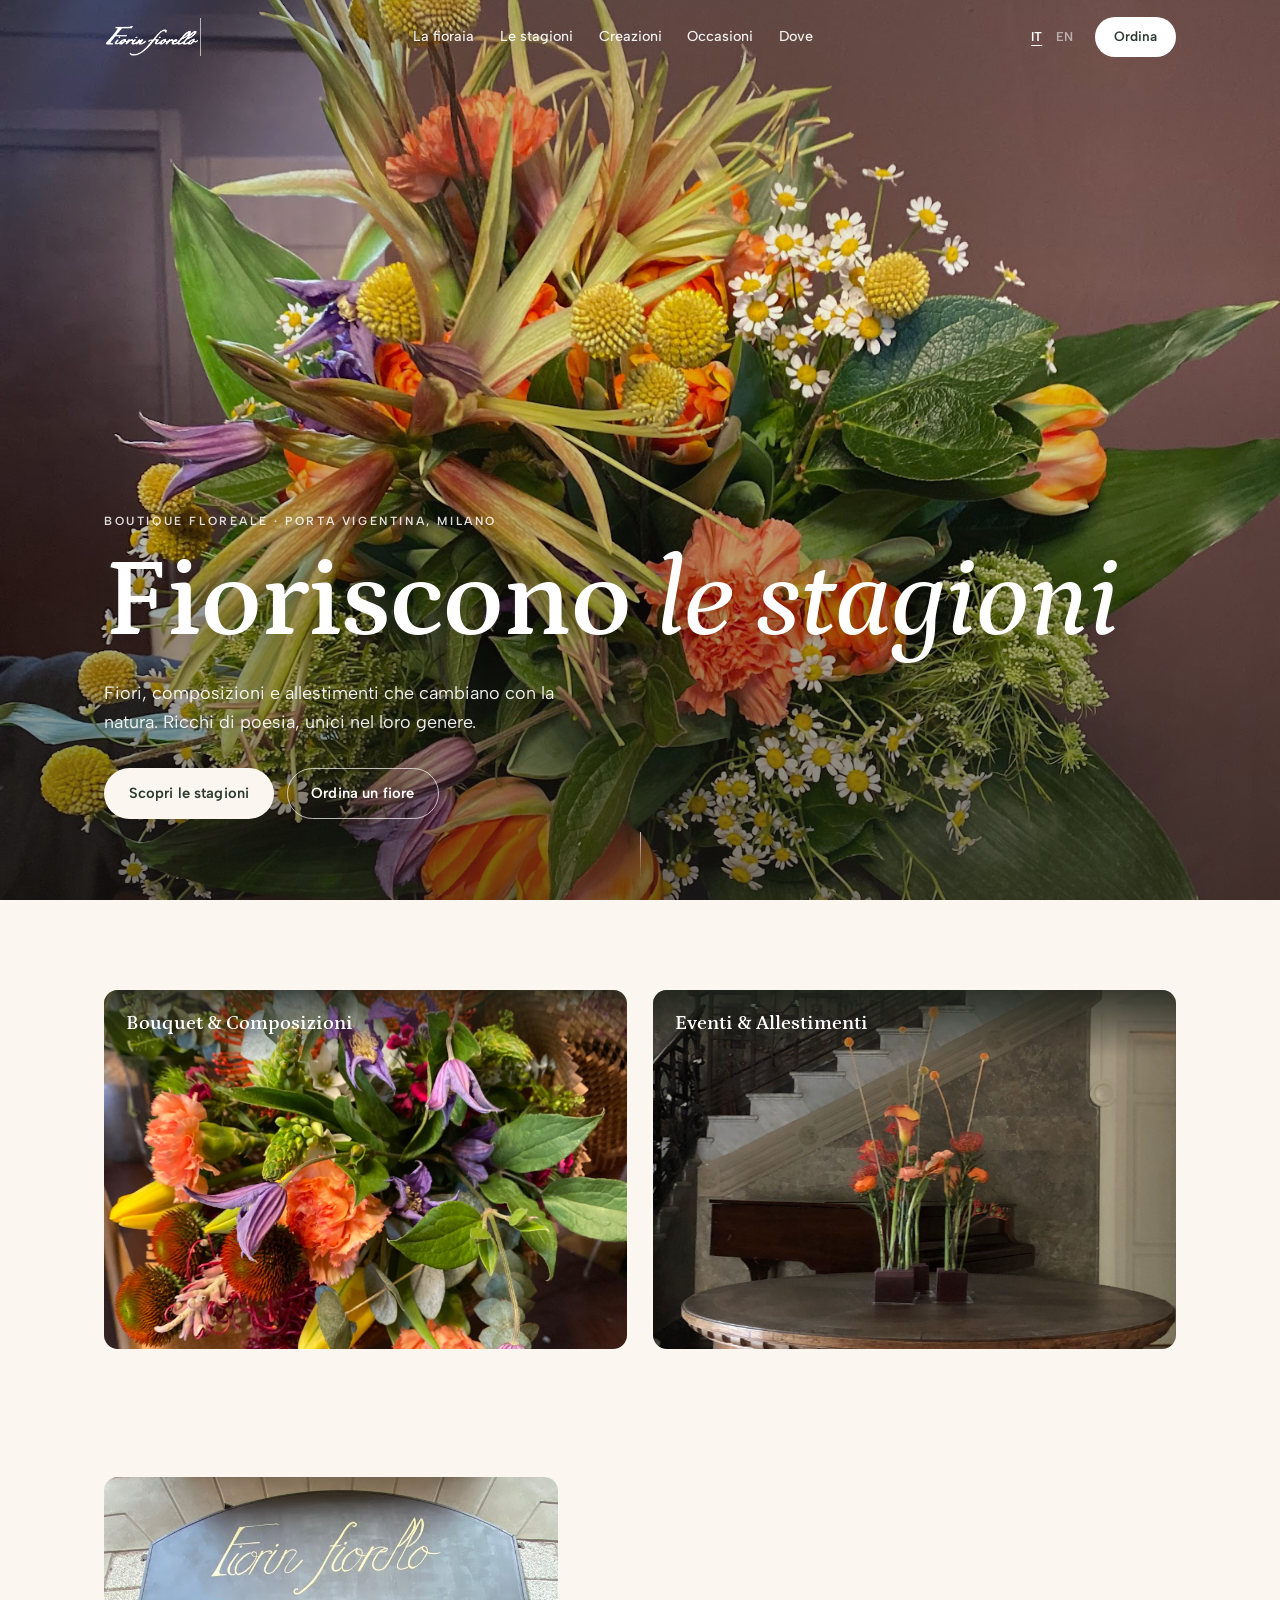
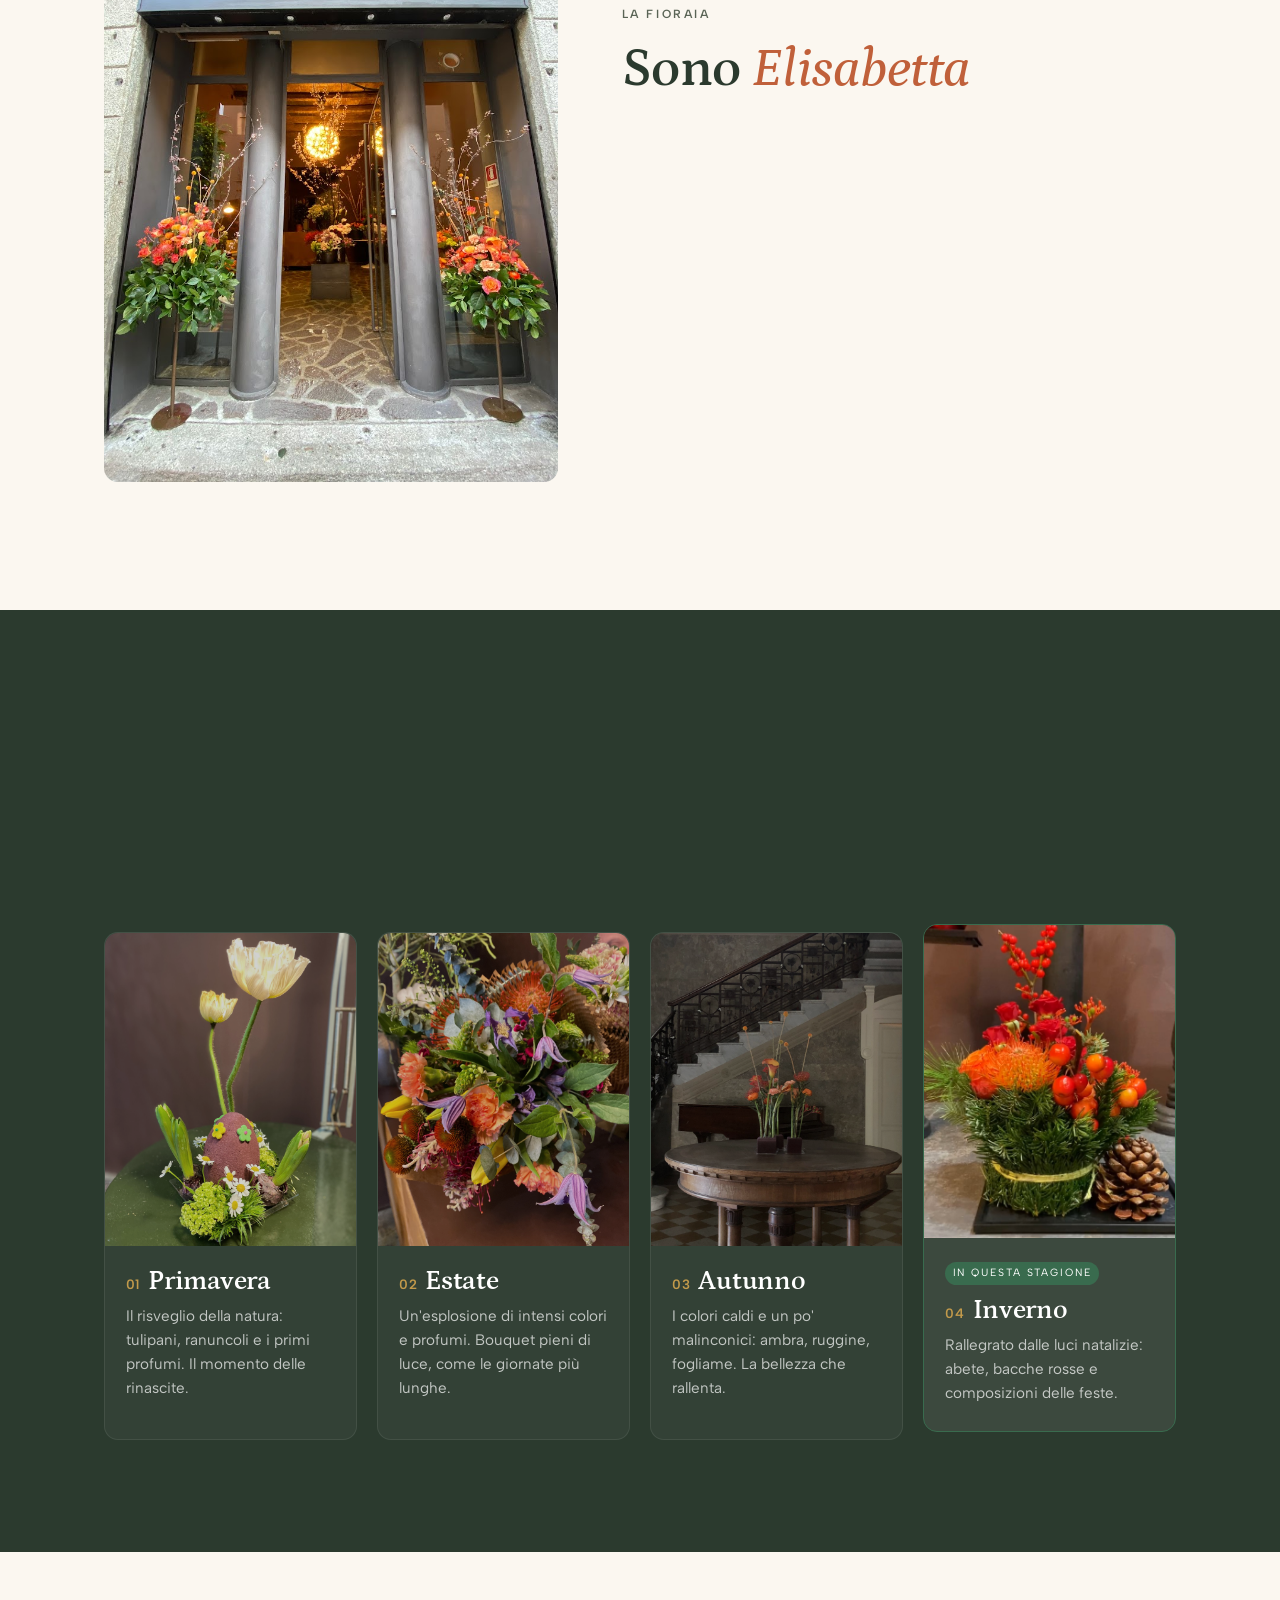
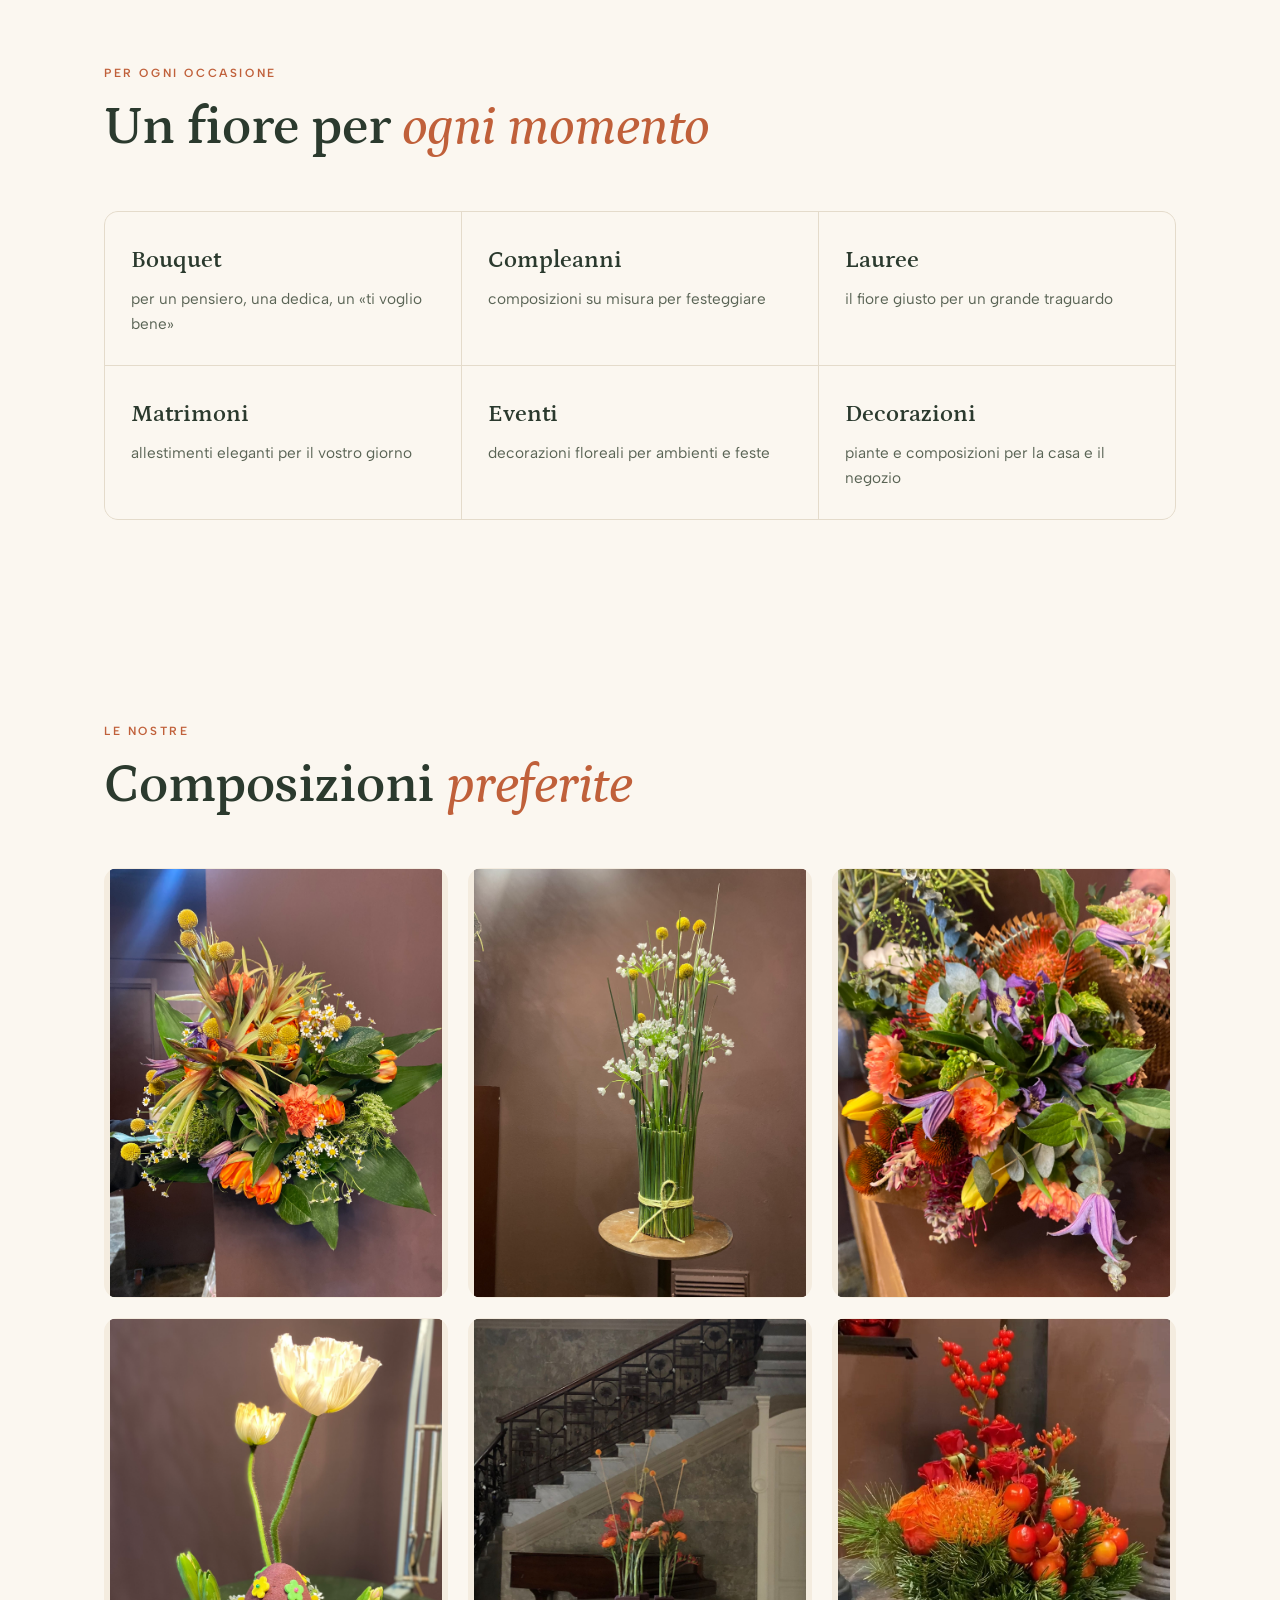
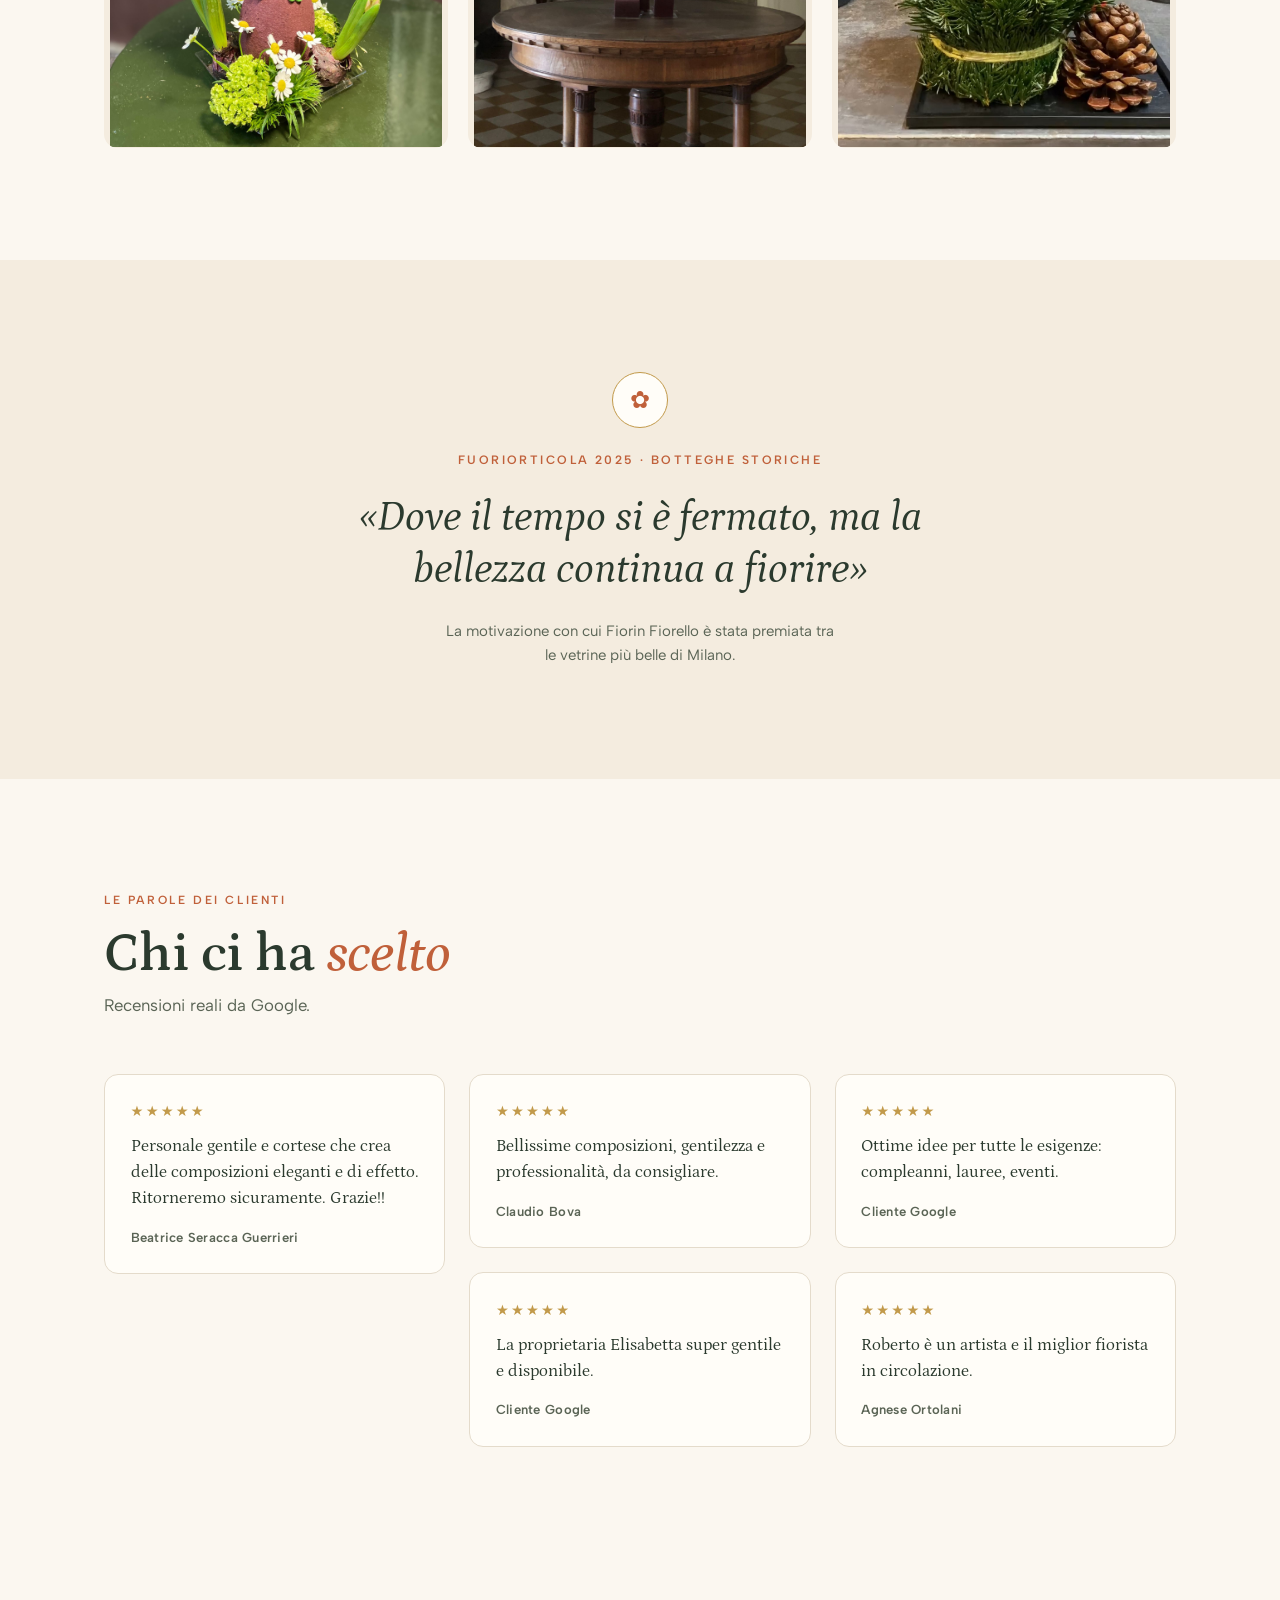
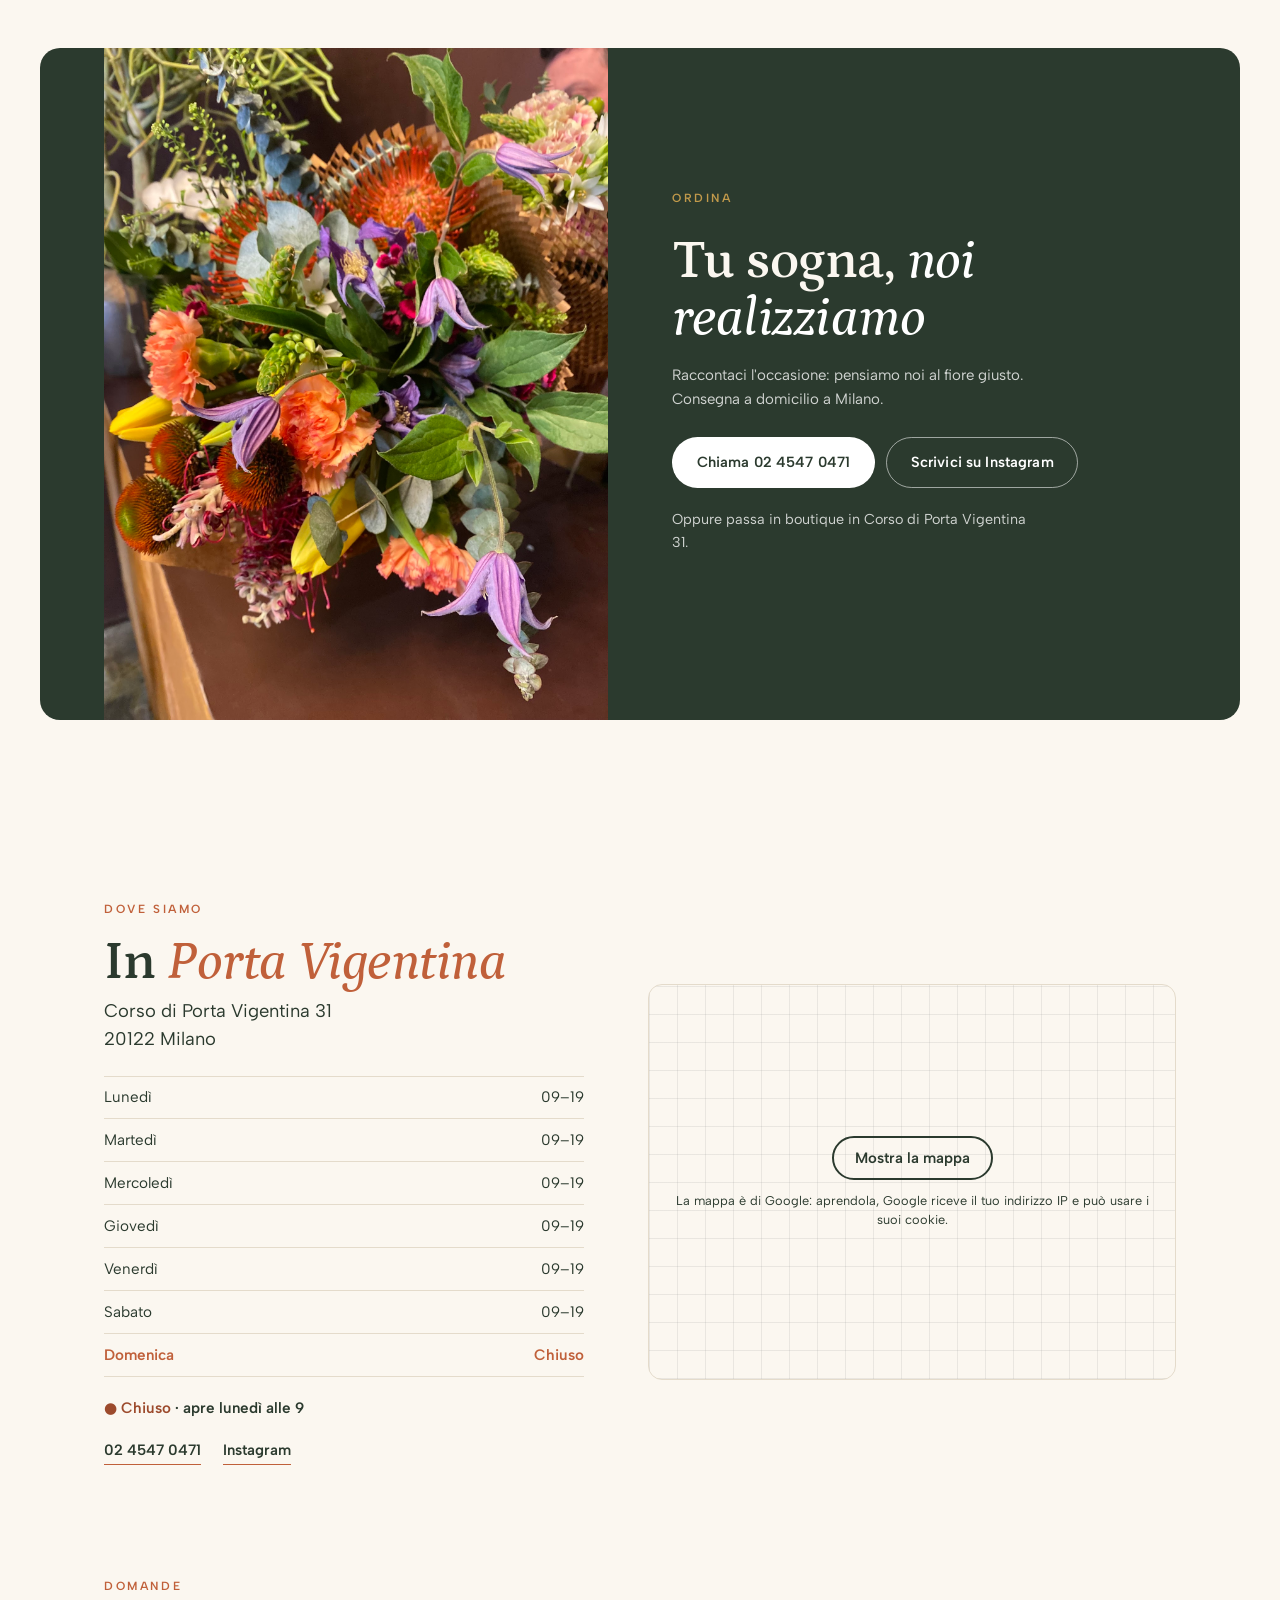
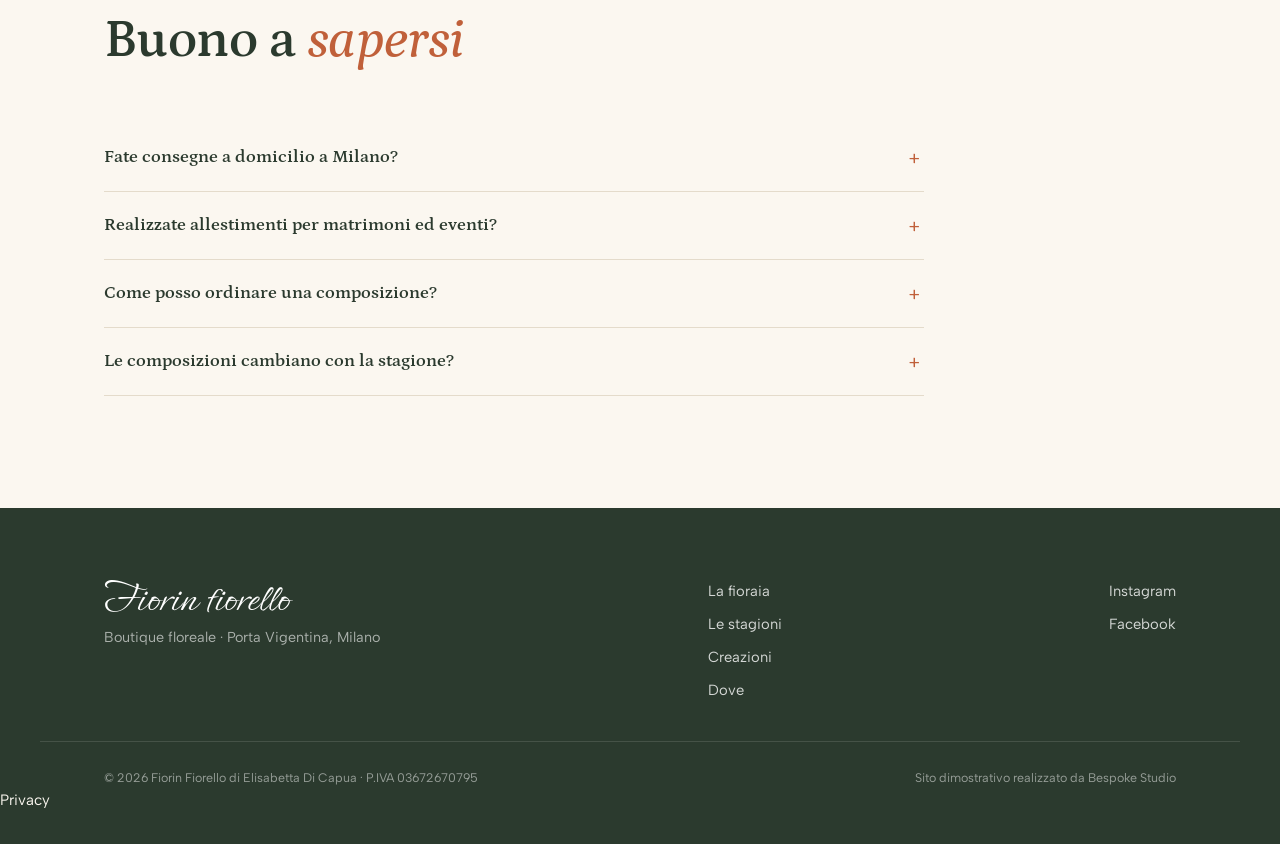
==== commit 62e9e3e0: "Privacy e pulizia: caratteri sul sito, mappa al clic, informativa, noindex - caratteri copiati nel s" ====
--- a/index.html
+++ b/index.html
@@ -3,6 +3,7 @@
 <head>
 <meta charset="utf-8">
 <meta name="viewport" content="width=device-width, initial-scale=1">
+<meta name="robots" content="noindex">
 <title>Fiorin Fiorello — Boutique floreale a Porta Vigentina, Milano</title>
 <meta name="description" content="Fiorin Fiorello di Elisabetta Di Capua: boutique di fiori a Porta Vigentina, Milano. Bouquet, composizioni, allestimenti ed eventi ispirati alle quattro stagioni. Premiata «Botteghe Storiche» a FuoriOrticola 2025.">
 <link rel="canonical" href="https://rotenzark.github.io/fiorinfiorello/">
@@ -16,9 +17,7 @@
 <link rel="icon" href="img/favicon.svg" type="image/svg+xml">
 <link rel="icon" href="img/favicon-32.png" sizes="32x32" type="image/png">
 <link rel="apple-touch-icon" href="img/apple-touch-icon.png">
-<link rel="preconnect" href="https://fonts.googleapis.com">
-<link rel="preconnect" href="https://fonts.gstatic.com" crossorigin>
-<link href="https://fonts.googleapis.com/css2?family=Petrona:ital,wght@0,400;0,500;0,600;0,700;1,400;1,500;1,600&family=Albert+Sans:wght@400;500;600&family=Ephesis&display=swap" rel="stylesheet">
+<link rel="stylesheet" href="fonts/fonts.css?v=1">
 <link rel="stylesheet" href="css/style.css?v=2">
 <script>document.documentElement.className = document.documentElement.className.replace('no-js','js');</script>
 <script type="application/ld+json">
@@ -322,7 +321,7 @@
         </div>
       </div>
       <div class="where__map reveal">
-        <iframe title="Mappa Fiorin Fiorello" src="https://www.google.com/maps?q=Corso%20di%20Porta%20Vigentina%2031%20Milano&output=embed" loading="lazy" referrerpolicy="no-referrer-when-downgrade"></iframe>
+        <div class="mappa-clic" data-mappa-clic style="--mappa-h: 320px"><template><iframe title="Mappa Fiorin Fiorello" src="https://www.google.com/maps?q=Corso%20di%20Porta%20Vigentina%2031%20Milano&output=embed" loading="lazy" referrerpolicy="no-referrer-when-downgrade"></iframe></template><div class="mappa-clic__velo"><a class="mappa-clic__btn" href="https://www.google.com/maps/search/?api=1&amp;query=Corso%20di%20Porta%20Vigentina%2031%20Milano" target="_blank" rel="noopener">Mostra la mappa</a><p class="mappa-clic__nota">La mappa è di Google: aprendola, Google riceve il tuo indirizzo IP e può usare i suoi cookie.</p></div></div>
       </div>
     </div>
   </section>
@@ -366,6 +365,7 @@
     <span>© <span id="year">2026</span> Fiorin Fiorello di Elisabetta Di Capua · P.IVA 03672670795</span>
     <span class="foot__demo" data-i18n="foot.demo">Sito dimostrativo realizzato da Bespoke Studio</span>
   </div>
+  <p class="privacy-link"><a href="privacy.html">Privacy</a></p>
 </footer>
 
 <!-- ACTION BAR (mobile) -->
@@ -382,5 +382,6 @@
 </div>
 
 <script src="js/main.js?v=1"></script>
+<script src="js/mappa-clic.js?v=1" defer></script>
 </body>
 </html>
--- a/fonts/fonts.css
+++ b/fonts/fonts.css
@@ -0,0 +1,271 @@
+/* Caratteri ospitati sul sito: nessuna richiesta a Google Fonts o Fontshare (giro privacy 1/10/2026). Licenze in LICENSE.txt. */
+/* latin-ext */
+@font-face {
+  font-family: 'Albert Sans';
+  font-style: normal;
+  font-weight: 400;
+  font-display: swap;
+  src: url(albertsans-v4-i7dOIFdwYjGaAMFtZd_QA1ZVYFeCGg.woff2) format('woff2');
+  unicode-range: U+0100-02BA, U+02BD-02C5, U+02C7-02CC, U+02CE-02D7, U+02DD-02FF, U+0304, U+0308, U+0329, U+1D00-1DBF, U+1E00-1E9F, U+1EF2-1EFF, U+2020, U+20A0-20AB, U+20AD-20C0, U+2113, U+2C60-2C7F, U+A720-A7FF;
+}
+/* latin */
+@font-face {
+  font-family: 'Albert Sans';
+  font-style: normal;
+  font-weight: 400;
+  font-display: swap;
+  src: url(albertsans-v4-i7dOIFdwYjGaAMFtZd_QA1ZbYFc.woff2) format('woff2');
+  unicode-range: U+0000-00FF, U+0131, U+0152-0153, U+02BB-02BC, U+02C6, U+02DA, U+02DC, U+0304, U+0308, U+0329, U+2000-206F, U+20AC, U+2122, U+2191, U+2193, U+2212, U+2215, U+FEFF, U+FFFD;
+}
+/* latin-ext */
+@font-face {
+  font-family: 'Albert Sans';
+  font-style: normal;
+  font-weight: 500;
+  font-display: swap;
+  src: url(albertsans-v4-i7dOIFdwYjGaAMFtZd_QA1ZVYFeCGg.woff2) format('woff2');
+  unicode-range: U+0100-02BA, U+02BD-02C5, U+02C7-02CC, U+02CE-02D7, U+02DD-02FF, U+0304, U+0308, U+0329, U+1D00-1DBF, U+1E00-1E9F, U+1EF2-1EFF, U+2020, U+20A0-20AB, U+20AD-20C0, U+2113, U+2C60-2C7F, U+A720-A7FF;
+}
+/* latin */
+@font-face {
+  font-family: 'Albert Sans';
+  font-style: normal;
+  font-weight: 500;
+  font-display: swap;
+  src: url(albertsans-v4-i7dOIFdwYjGaAMFtZd_QA1ZbYFc.woff2) format('woff2');
+  unicode-range: U+0000-00FF, U+0131, U+0152-0153, U+02BB-02BC, U+02C6, U+02DA, U+02DC, U+0304, U+0308, U+0329, U+2000-206F, U+20AC, U+2122, U+2191, U+2193, U+2212, U+2215, U+FEFF, U+FFFD;
+}
+/* latin-ext */
+@font-face {
+  font-family: 'Albert Sans';
+  font-style: normal;
+  font-weight: 600;
+  font-display: swap;
+  src: url(albertsans-v4-i7dOIFdwYjGaAMFtZd_QA1ZVYFeCGg.woff2) format('woff2');
+  unicode-range: U+0100-02BA, U+02BD-02C5, U+02C7-02CC, U+02CE-02D7, U+02DD-02FF, U+0304, U+0308, U+0329, U+1D00-1DBF, U+1E00-1E9F, U+1EF2-1EFF, U+2020, U+20A0-20AB, U+20AD-20C0, U+2113, U+2C60-2C7F, U+A720-A7FF;
+}
+/* latin */
+@font-face {
+  font-family: 'Albert Sans';
+  font-style: normal;
+  font-weight: 600;
+  font-display: swap;
+  src: url(albertsans-v4-i7dOIFdwYjGaAMFtZd_QA1ZbYFc.woff2) format('woff2');
+  unicode-range: U+0000-00FF, U+0131, U+0152-0153, U+02BB-02BC, U+02C6, U+02DA, U+02DC, U+0304, U+0308, U+0329, U+2000-206F, U+20AC, U+2122, U+2191, U+2193, U+2212, U+2215, U+FEFF, U+FFFD;
+}
+/* vietnamese */
+@font-face {
+  font-family: 'Ephesis';
+  font-style: normal;
+  font-weight: 400;
+  font-display: swap;
+  src: url(ephesis-v11-uU9PCBUS8IerL2VG3xvR38yH.woff2) format('woff2');
+  unicode-range: U+0102-0103, U+0110-0111, U+0128-0129, U+0168-0169, U+01A0-01A1, U+01AF-01B0, U+0300-0301, U+0303-0304, U+0308-0309, U+0323, U+0329, U+1EA0-1EF9, U+20AB;
+}
+/* latin-ext */
+@font-face {
+  font-family: 'Ephesis';
+  font-style: normal;
+  font-weight: 400;
+  font-display: swap;
+  src: url(ephesis-v11-uU9PCBUS8IerL2VG3xrR38yH.woff2) format('woff2');
+  unicode-range: U+0100-02BA, U+02BD-02C5, U+02C7-02CC, U+02CE-02D7, U+02DD-02FF, U+0304, U+0308, U+0329, U+1D00-1DBF, U+1E00-1E9F, U+1EF2-1EFF, U+2020, U+20A0-20AB, U+20AD-20C0, U+2113, U+2C60-2C7F, U+A720-A7FF;
+}
+/* latin */
+@font-face {
+  font-family: 'Ephesis';
+  font-style: normal;
+  font-weight: 400;
+  font-display: swap;
+  src: url(ephesis-v11-uU9PCBUS8IerL2VG3xTR3w.woff2) format('woff2');
+  unicode-range: U+0000-00FF, U+0131, U+0152-0153, U+02BB-02BC, U+02C6, U+02DA, U+02DC, U+0304, U+0308, U+0329, U+2000-206F, U+20AC, U+2122, U+2191, U+2193, U+2212, U+2215, U+FEFF, U+FFFD;
+}
+/* vietnamese */
+@font-face {
+  font-family: 'Petrona';
+  font-style: italic;
+  font-weight: 400;
+  font-display: swap;
+  src: url(petrona-v38-mtG44_NXL7bZo9XXgXdouEMV4CU.woff2) format('woff2');
+  unicode-range: U+0102-0103, U+0110-0111, U+0128-0129, U+0168-0169, U+01A0-01A1, U+01AF-01B0, U+0300-0301, U+0303-0304, U+0308-0309, U+0323, U+0329, U+1EA0-1EF9, U+20AB;
+}
+/* latin-ext */
+@font-face {
+  font-family: 'Petrona';
+  font-style: italic;
+  font-weight: 400;
+  font-display: swap;
+  src: url(petrona-v38-mtG44_NXL7bZo9XXgXdouUMV4CU.woff2) format('woff2');
+  unicode-range: U+0100-02BA, U+02BD-02C5, U+02C7-02CC, U+02CE-02D7, U+02DD-02FF, U+0304, U+0308, U+0329, U+1D00-1DBF, U+1E00-1E9F, U+1EF2-1EFF, U+2020, U+20A0-20AB, U+20AD-20C0, U+2113, U+2C60-2C7F, U+A720-A7FF;
+}
+/* latin */
+@font-face {
+  font-family: 'Petrona';
+  font-style: italic;
+  font-weight: 400;
+  font-display: swap;
+  src: url(petrona-v38-mtG44_NXL7bZo9XXgXdot0MV.woff2) format('woff2');
+  unicode-range: U+0000-00FF, U+0131, U+0152-0153, U+02BB-02BC, U+02C6, U+02DA, U+02DC, U+0304, U+0308, U+0329, U+2000-206F, U+20AC, U+2122, U+2191, U+2193, U+2212, U+2215, U+FEFF, U+FFFD;
+}
+/* vietnamese */
+@font-face {
+  font-family: 'Petrona';
+  font-style: italic;
+  font-weight: 500;
+  font-display: swap;
+  src: url(petrona-v38-mtG44_NXL7bZo9XXgXdouEMV4CU.woff2) format('woff2');
+  unicode-range: U+0102-0103, U+0110-0111, U+0128-0129, U+0168-0169, U+01A0-01A1, U+01AF-01B0, U+0300-0301, U+0303-0304, U+0308-0309, U+0323, U+0329, U+1EA0-1EF9, U+20AB;
+}
+/* latin-ext */
+@font-face {
+  font-family: 'Petrona';
+  font-style: italic;
+  font-weight: 500;
+  font-display: swap;
+  src: url(petrona-v38-mtG44_NXL7bZo9XXgXdouUMV4CU.woff2) format('woff2');
+  unicode-range: U+0100-02BA, U+02BD-02C5, U+02C7-02CC, U+02CE-02D7, U+02DD-02FF, U+0304, U+0308, U+0329, U+1D00-1DBF, U+1E00-1E9F, U+1EF2-1EFF, U+2020, U+20A0-20AB, U+20AD-20C0, U+2113, U+2C60-2C7F, U+A720-A7FF;
+}
+/* latin */
+@font-face {
+  font-family: 'Petrona';
+  font-style: italic;
+  font-weight: 500;
+  font-display: swap;
+  src: url(petrona-v38-mtG44_NXL7bZo9XXgXdot0MV.woff2) format('woff2');
+  unicode-range: U+0000-00FF, U+0131, U+0152-0153, U+02BB-02BC, U+02C6, U+02DA, U+02DC, U+0304, U+0308, U+0329, U+2000-206F, U+20AC, U+2122, U+2191, U+2193, U+2212, U+2215, U+FEFF, U+FFFD;
+}
+/* vietnamese */
+@font-face {
+  font-family: 'Petrona';
+  font-style: italic;
+  font-weight: 600;
+  font-display: swap;
+  src: url(petrona-v38-mtG44_NXL7bZo9XXgXdouEMV4CU.woff2) format('woff2');
+  unicode-range: U+0102-0103, U+0110-0111, U+0128-0129, U+0168-0169, U+01A0-01A1, U+01AF-01B0, U+0300-0301, U+0303-0304, U+0308-0309, U+0323, U+0329, U+1EA0-1EF9, U+20AB;
+}
+/* latin-ext */
+@font-face {
+  font-family: 'Petrona';
+  font-style: italic;
+  font-weight: 600;
+  font-display: swap;
+  src: url(petrona-v38-mtG44_NXL7bZo9XXgXdouUMV4CU.woff2) format('woff2');
+  unicode-range: U+0100-02BA, U+02BD-02C5, U+02C7-02CC, U+02CE-02D7, U+02DD-02FF, U+0304, U+0308, U+0329, U+1D00-1DBF, U+1E00-1E9F, U+1EF2-1EFF, U+2020, U+20A0-20AB, U+20AD-20C0, U+2113, U+2C60-2C7F, U+A720-A7FF;
+}
+/* latin */
+@font-face {
+  font-family: 'Petrona';
+  font-style: italic;
+  font-weight: 600;
+  font-display: swap;
+  src: url(petrona-v38-mtG44_NXL7bZo9XXgXdot0MV.woff2) format('woff2');
+  unicode-range: U+0000-00FF, U+0131, U+0152-0153, U+02BB-02BC, U+02C6, U+02DA, U+02DC, U+0304, U+0308, U+0329, U+2000-206F, U+20AC, U+2122, U+2191, U+2193, U+2212, U+2215, U+FEFF, U+FFFD;
+}
+/* vietnamese */
+@font-face {
+  font-family: 'Petrona';
+  font-style: normal;
+  font-weight: 400;
+  font-display: swap;
+  src: url(petrona-v38-mtG64_NXL7bZo9XXgX1YtVsR.woff2) format('woff2');
+  unicode-range: U+0102-0103, U+0110-0111, U+0128-0129, U+0168-0169, U+01A0-01A1, U+01AF-01B0, U+0300-0301, U+0303-0304, U+0308-0309, U+0323, U+0329, U+1EA0-1EF9, U+20AB;
+}
+/* latin-ext */
+@font-face {
+  font-family: 'Petrona';
+  font-style: normal;
+  font-weight: 400;
+  font-display: swap;
+  src: url(petrona-v38-mtG64_NXL7bZo9XXgXxYtVsR.woff2) format('woff2');
+  unicode-range: U+0100-02BA, U+02BD-02C5, U+02C7-02CC, U+02CE-02D7, U+02DD-02FF, U+0304, U+0308, U+0329, U+1D00-1DBF, U+1E00-1E9F, U+1EF2-1EFF, U+2020, U+20A0-20AB, U+20AD-20C0, U+2113, U+2C60-2C7F, U+A720-A7FF;
+}
+/* latin */
+@font-face {
+  font-family: 'Petrona';
+  font-style: normal;
+  font-weight: 400;
+  font-display: swap;
+  src: url(petrona-v38-mtG64_NXL7bZo9XXgXJYtQ.woff2) format('woff2');
+  unicode-range: U+0000-00FF, U+0131, U+0152-0153, U+02BB-02BC, U+02C6, U+02DA, U+02DC, U+0304, U+0308, U+0329, U+2000-206F, U+20AC, U+2122, U+2191, U+2193, U+2212, U+2215, U+FEFF, U+FFFD;
+}
+/* vietnamese */
+@font-face {
+  font-family: 'Petrona';
+  font-style: normal;
+  font-weight: 500;
+  font-display: swap;
+  src: url(petrona-v38-mtG64_NXL7bZo9XXgX1YtVsR.woff2) format('woff2');
+  unicode-range: U+0102-0103, U+0110-0111, U+0128-0129, U+0168-0169, U+01A0-01A1, U+01AF-01B0, U+0300-0301, U+0303-0304, U+0308-0309, U+0323, U+0329, U+1EA0-1EF9, U+20AB;
+}
+/* latin-ext */
+@font-face {
+  font-family: 'Petrona';
+  font-style: normal;
+  font-weight: 500;
+  font-display: swap;
+  src: url(petrona-v38-mtG64_NXL7bZo9XXgXxYtVsR.woff2) format('woff2');
+  unicode-range: U+0100-02BA, U+02BD-02C5, U+02C7-02CC, U+02CE-02D7, U+02DD-02FF, U+0304, U+0308, U+0329, U+1D00-1DBF, U+1E00-1E9F, U+1EF2-1EFF, U+2020, U+20A0-20AB, U+20AD-20C0, U+2113, U+2C60-2C7F, U+A720-A7FF;
+}
+/* latin */
+@font-face {
+  font-family: 'Petrona';
+  font-style: normal;
+  font-weight: 500;
+  font-display: swap;
+  src: url(petrona-v38-mtG64_NXL7bZo9XXgXJYtQ.woff2) format('woff2');
+  unicode-range: U+0000-00FF, U+0131, U+0152-0153, U+02BB-02BC, U+02C6, U+02DA, U+02DC, U+0304, U+0308, U+0329, U+2000-206F, U+20AC, U+2122, U+2191, U+2193, U+2212, U+2215, U+FEFF, U+FFFD;
+}
+/* vietnamese */
+@font-face {
+  font-family: 'Petrona';
+  font-style: normal;
+  font-weight: 600;
+  font-display: swap;
+  src: url(petrona-v38-mtG64_NXL7bZo9XXgX1YtVsR.woff2) format('woff2');
+  unicode-range: U+0102-0103, U+0110-0111, U+0128-0129, U+0168-0169, U+01A0-01A1, U+01AF-01B0, U+0300-0301, U+0303-0304, U+0308-0309, U+0323, U+0329, U+1EA0-1EF9, U+20AB;
+}
+/* latin-ext */
+@font-face {
+  font-family: 'Petrona';
+  font-style: normal;
+  font-weight: 600;
+  font-display: swap;
+  src: url(petrona-v38-mtG64_NXL7bZo9XXgXxYtVsR.woff2) format('woff2');
+  unicode-range: U+0100-02BA, U+02BD-02C5, U+02C7-02CC, U+02CE-02D7, U+02DD-02FF, U+0304, U+0308, U+0329, U+1D00-1DBF, U+1E00-1E9F, U+1EF2-1EFF, U+2020, U+20A0-20AB, U+20AD-20C0, U+2113, U+2C60-2C7F, U+A720-A7FF;
+}
+/* latin */
+@font-face {
+  font-family: 'Petrona';
+  font-style: normal;
+  font-weight: 600;
+  font-display: swap;
+  src: url(petrona-v38-mtG64_NXL7bZo9XXgXJYtQ.woff2) format('woff2');
+  unicode-range: U+0000-00FF, U+0131, U+0152-0153, U+02BB-02BC, U+02C6, U+02DA, U+02DC, U+0304, U+0308, U+0329, U+2000-206F, U+20AC, U+2122, U+2191, U+2193, U+2212, U+2215, U+FEFF, U+FFFD;
+}
+/* vietnamese */
+@font-face {
+  font-family: 'Petrona';
+  font-style: normal;
+  font-weight: 700;
+  font-display: swap;
+  src: url(petrona-v38-mtG64_NXL7bZo9XXgX1YtVsR.woff2) format('woff2');
+  unicode-range: U+0102-0103, U+0110-0111, U+0128-0129, U+0168-0169, U+01A0-01A1, U+01AF-01B0, U+0300-0301, U+0303-0304, U+0308-0309, U+0323, U+0329, U+1EA0-1EF9, U+20AB;
+}
+/* latin-ext */
+@font-face {
+  font-family: 'Petrona';
+  font-style: normal;
+  font-weight: 700;
+  font-display: swap;
+  src: url(petrona-v38-mtG64_NXL7bZo9XXgXxYtVsR.woff2) format('woff2');
+  unicode-range: U+0100-02BA, U+02BD-02C5, U+02C7-02CC, U+02CE-02D7, U+02DD-02FF, U+0304, U+0308, U+0329, U+1D00-1DBF, U+1E00-1E9F, U+1EF2-1EFF, U+2020, U+20A0-20AB, U+20AD-20C0, U+2113, U+2C60-2C7F, U+A720-A7FF;
+}
+/* latin */
+@font-face {
+  font-family: 'Petrona';
+  font-style: normal;
+  font-weight: 700;
+  font-display: swap;
+  src: url(petrona-v38-mtG64_NXL7bZo9XXgXJYtQ.woff2) format('woff2');
+  unicode-range: U+0000-00FF, U+0131, U+0152-0153, U+02BB-02BC, U+02C6, U+02DA, U+02DC, U+0304, U+0308, U+0329, U+2000-206F, U+20AC, U+2122, U+2191, U+2193, U+2212, U+2215, U+FEFF, U+FFFD;
+}
--- a/css/style.css
+++ b/css/style.css
@@ -340,3 +340,12 @@
   .intro{display:none}
   .hero__scroll{display:none}
 }
+
+/*MAPPACLIC*/
+/* la mappa Google si carica solo al clic (giro privacy 1/10/2026) */
+.mappa-clic { display: flex; align-items: center; justify-content: center; width: 100%; height: 100%; min-height: var(--mappa-h, 320px); box-sizing: border-box; padding: 24px; text-align: center; background: repeating-linear-gradient(0deg, rgba(127, 127, 127, 0.14) 0 1px, transparent 1px 28px), repeating-linear-gradient(90deg, rgba(127, 127, 127, 0.14) 0 1px, transparent 1px 28px); }
+.mappa-clic__velo { display: flex; flex-direction: column; align-items: center; gap: 12px; max-width: 32em; }
+.mappa-clic__btn { display: inline-block; padding: 0.75em 1.4em; border: 2px solid currentColor; border-radius: 999px; color: inherit; font: inherit; font-weight: 600; line-height: 1.2; text-decoration: none; background: transparent; cursor: pointer; }
+.mappa-clic__btn:hover, .mappa-clic__btn:focus-visible { text-decoration: underline; }
+.mappa-clic__nota { margin: 0; font-size: 0.85em; line-height: 1.45; }
+/*/MAPPACLIC*/
